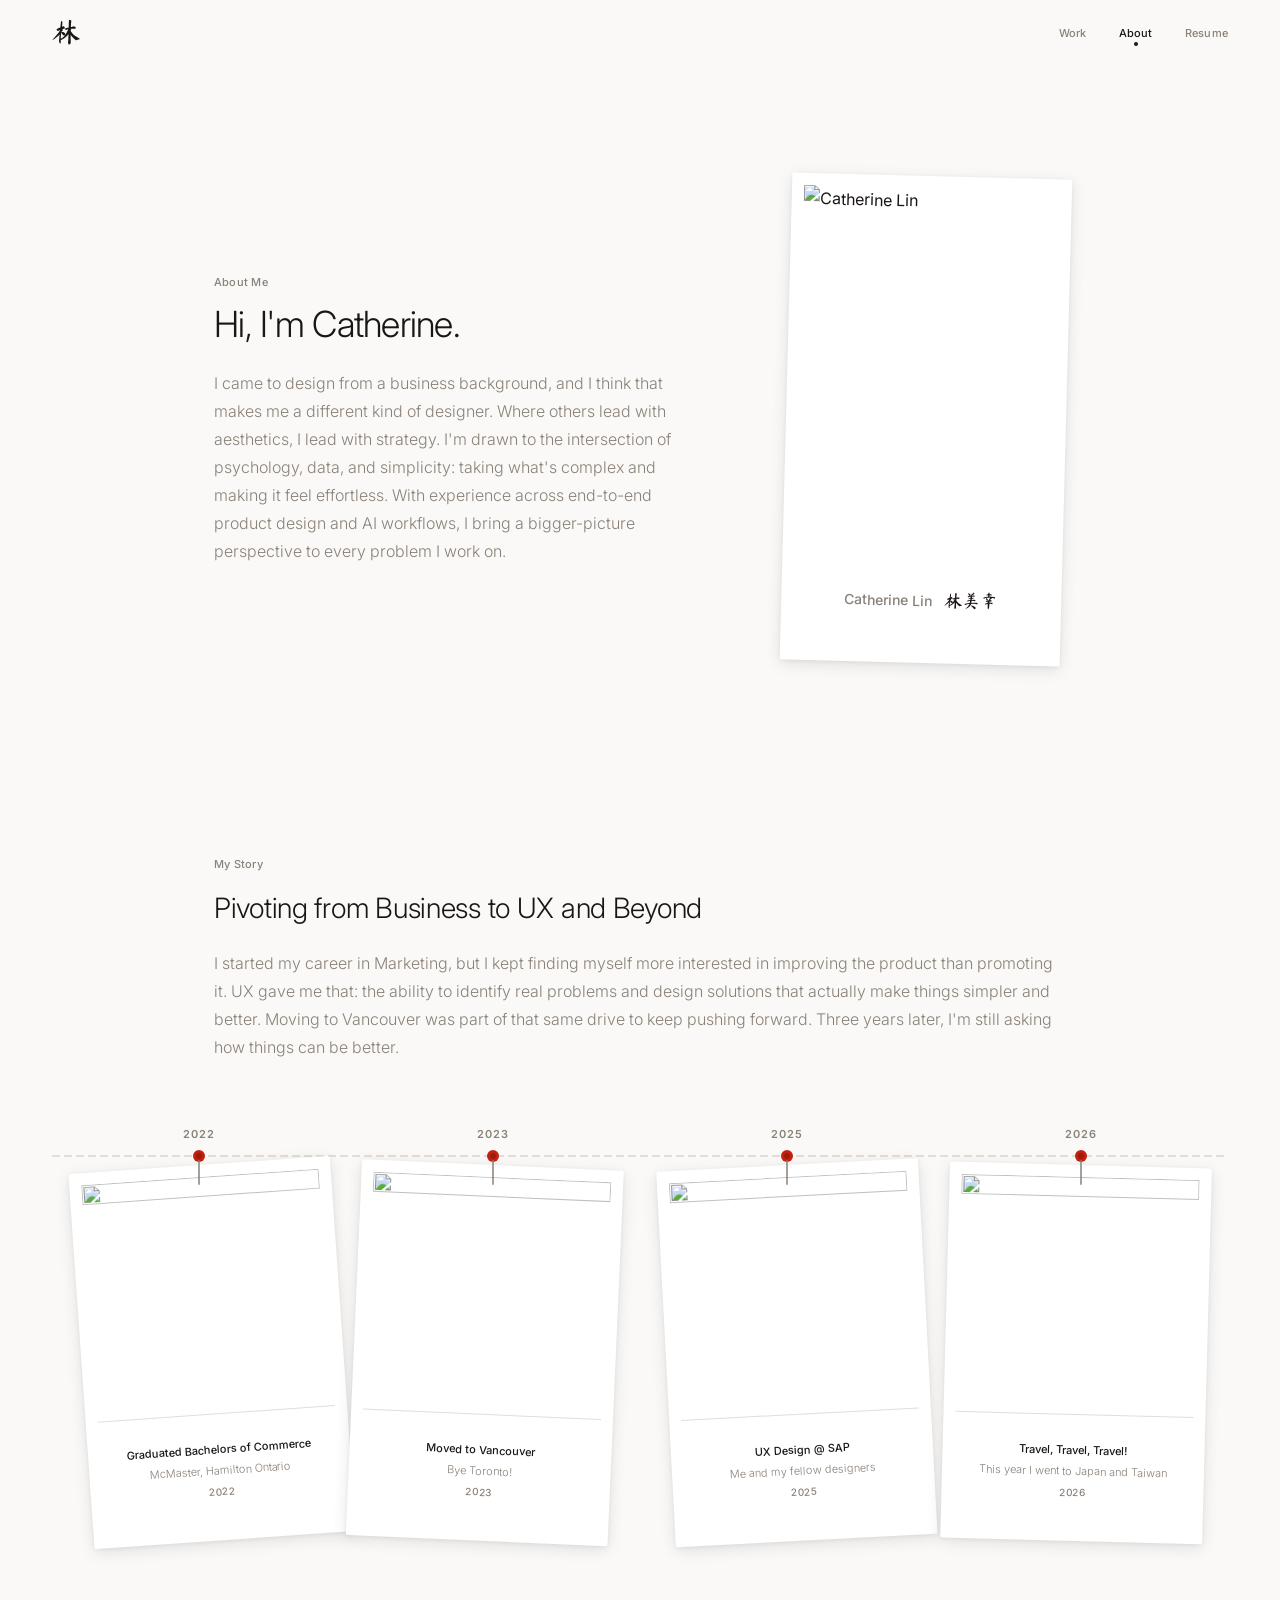
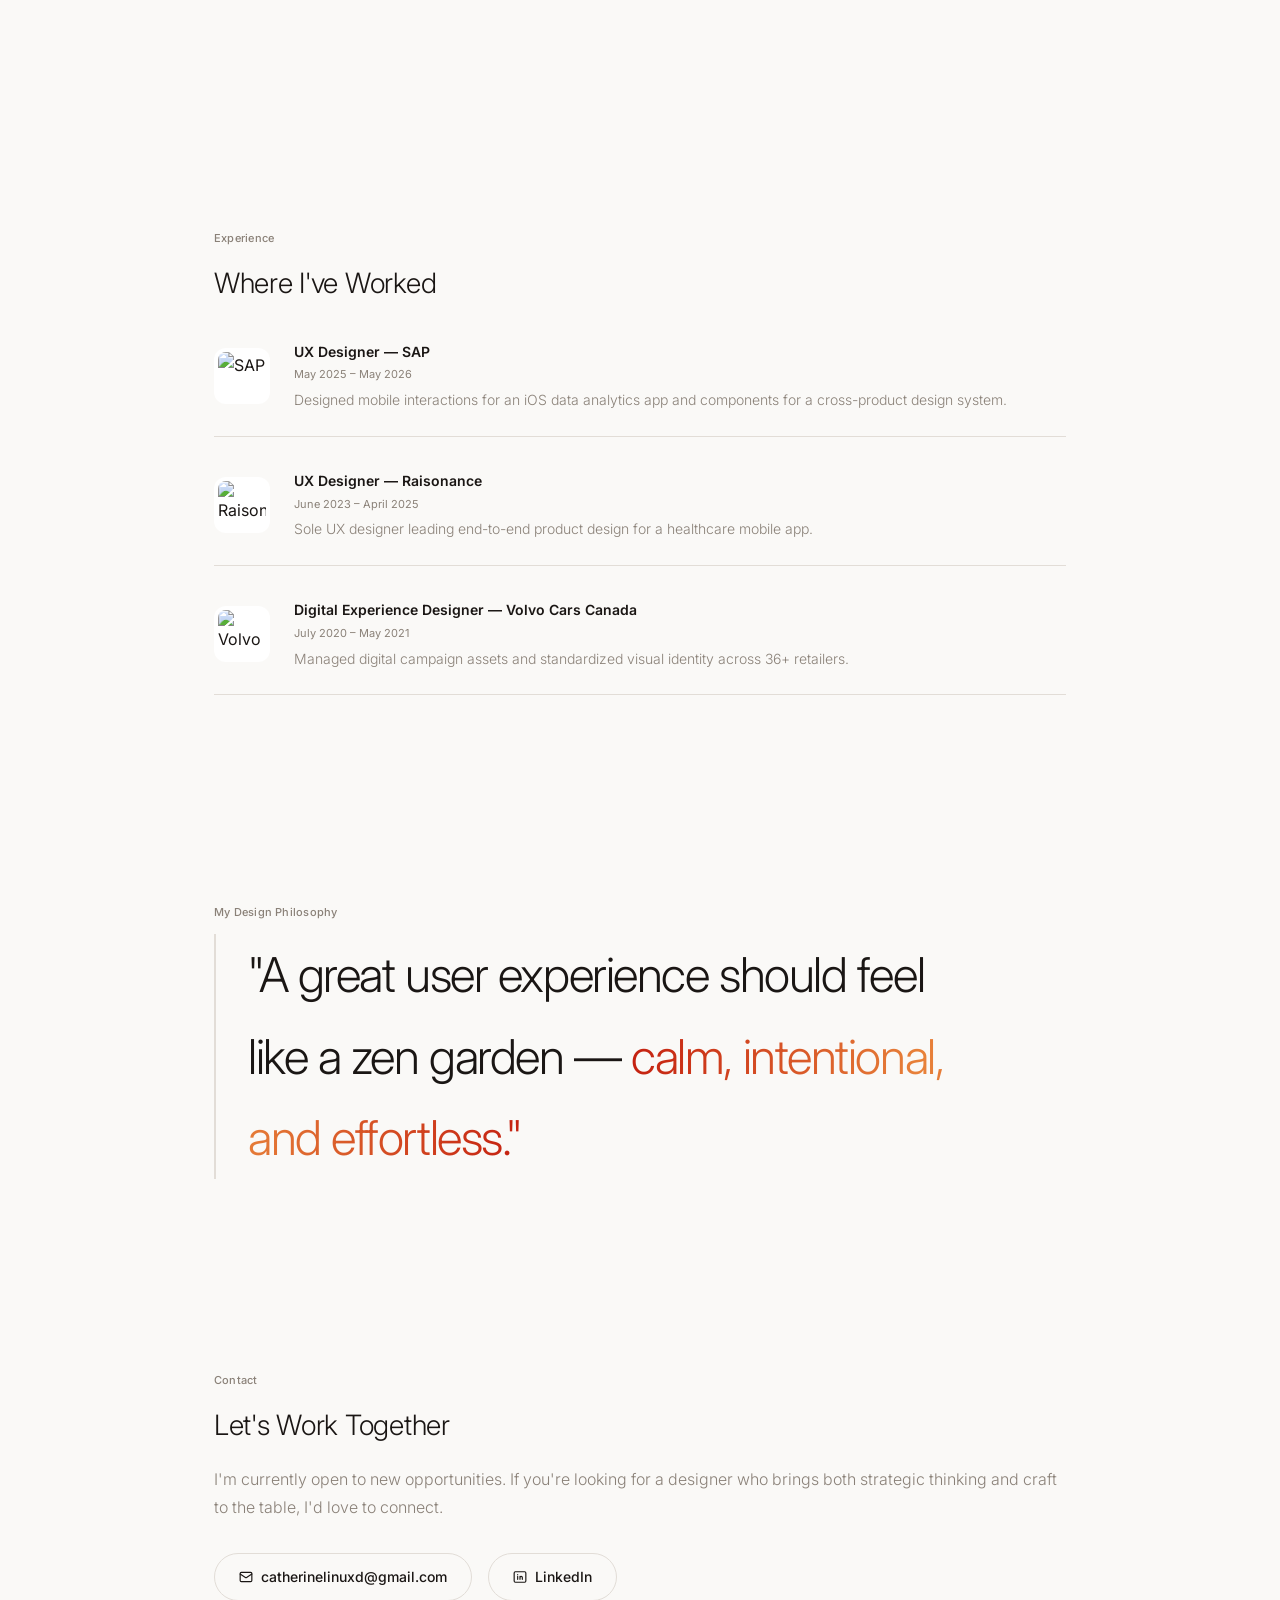
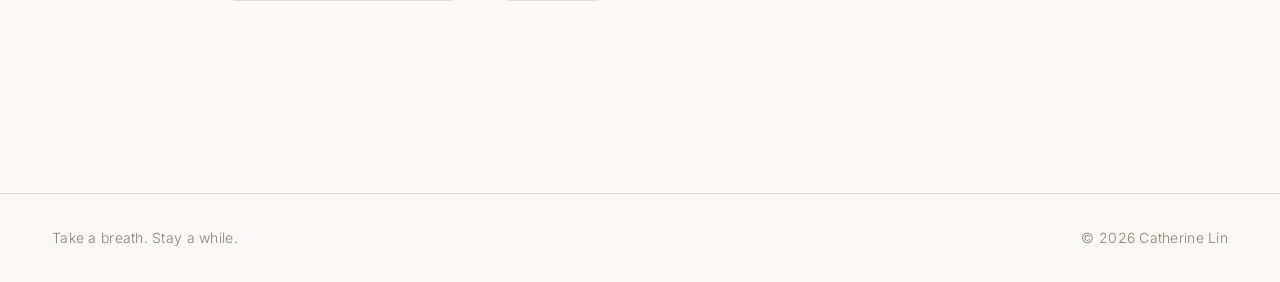
==== about.html @ 61cc6d12 "Initial commit" ====
<!DOCTYPE html>
<html lang="en">
<head>
  <meta charset="UTF-8" />
  <meta name="viewport" content="width=device-width, initial-scale=1.0" />
  <meta name="description" content="About Catherine Lin — UX Designer & Product Thinker" />
  <title>About — Catherine Lin</title>
  <link rel="icon" type="image/svg+xml" href="images/favicon-lin.svg" />
  <link rel="stylesheet" href="styles.css" />
  <link rel="preconnect" href="https://fonts.googleapis.com" />
  <link rel="preconnect" href="https://fonts.gstatic.com" crossorigin />
  <link href="https://fonts.googleapis.com/css2?family=Inter:ital,wght@0,300;0,400;0,500;0,600;1,300&family=Ma+Shan+Zheng&family=Instrument+Serif:ital@1&display=swap" rel="stylesheet" />
  <style>
    /* ── Timeline — Polaroid string ── */
    .timeline {
      position: relative;
      display: grid;
      grid-template-columns: repeat(4, 1fr);
      gap: var(--space-8);
      padding: var(--space-16) var(--space-4) var(--space-24);
    }

    /* The connecting line */
    .timeline::before {
      content: '';
      position: absolute;
      top: calc(var(--space-16) + 30px);
      left: 0;
      right: 0;
      height: 2px;
      background: repeating-linear-gradient(90deg, var(--clr-border) 0px, var(--clr-border) 8px, transparent 8px, transparent 12px);
      border-radius: 2px;
      pointer-events: none;
    }

    .timeline__item {
      flex-shrink: 0;
      position: relative;
      cursor: default;
      padding-top: 40px;
    }

    /* Push pin — sits on the line */
    .timeline__item::before {
      content: '';
      position: absolute;
      top: 24px;
      left: 50%;
      transform: translateX(-50%);
      width: 20px;
      height: 36px;
      background-image: url("data:image/svg+xml,%3Csvg xmlns='http://www.w3.org/2000/svg' viewBox='0 0 20 36'%3E%3Ccircle cx='10' cy='7' r='6' fill='%23c42010'/%3E%3Ccircle cx='10' cy='7' r='3' fill='%23a01a0c'/%3E%3Crect x='9.25' y='11' width='1.5' height='25' rx='0.75' fill='%238a8178'/%3E%3C/svg%3E");
      background-size: contain;
      background-repeat: no-repeat;
      z-index: 2;
    }

    /* Year label — floated above the line */
    .timeline__year {
      display: block;
      text-align: center;
      font-size: var(--text-xs);
      font-weight: 600;
      letter-spacing: 0.08em;
      color: var(--clr-text-muted);
      position: absolute;
      top: 0;
      left: 0;
      right: 0;
    }

    .timeline__polaroid {
      width: 100%;
      background: #fff;
      padding: 12px 12px 40px;
      box-shadow: 0 4px 16px rgba(0,0,0,0.10), 0 1px 4px rgba(0,0,0,0.06);
      border-radius: 2px;
      transition: transform 360ms cubic-bezier(0.16,1,0.3,1),
                  box-shadow 360ms cubic-bezier(0.16,1,0.3,1);
      transform-origin: top center;
      user-select: none;
    }

    .timeline__item:nth-child(1) .timeline__polaroid { transform: rotate(-4deg); }
    .timeline__item:nth-child(2) .timeline__polaroid { transform: rotate(2.5deg); }
    .timeline__item:nth-child(3) .timeline__polaroid { transform: rotate(-3deg); }
    .timeline__item:nth-child(4) .timeline__polaroid { transform: rotate(1.5deg); }

    .timeline__item:hover .timeline__polaroid {
      transform: rotate(0deg) translateY(-12px) scale(1.04);
      box-shadow: 0 16px 40px rgba(0,0,0,0.16), 0 4px 12px rgba(0,0,0,0.08);
      z-index: 10;
    }

    .timeline__photo {
      width: 100%;
      aspect-ratio: 1 / 1;
      object-fit: cover;
      display: block;
      background: transparent; border: none; border-bottom: 1px solid var(--clr-border); margin-bottom: var(--space-4);
    }

    .timeline__photo-placeholder {
      width: 100%;
      aspect-ratio: 1 / 1;
      background: linear-gradient(135deg, var(--clr-surface) 0%, var(--clr-border) 100%);
      display: flex;
      align-items: center;
      justify-content: center;
    }

    .timeline__photo-placeholder svg {
      width: 48px;
      height: 48px;
      opacity: 0.35;
    }

    .timeline__caption {
      padding-top: 10px;
      text-align: center;
    }

    .timeline__caption-role {
      display: block;
      font-size: var(--text-xs);
      font-weight: 500;
      color: var(--clr-text);
      margin-bottom: 2px;
    }

    .timeline__caption-company {
      display: block;
      font-size: var(--text-xs);
      font-weight: 300;
      color: var(--clr-text-muted);
    }

    .timeline__caption-date {
      display: block;
      font-size: 10px;
      font-weight: 500;
      letter-spacing: 0.06em;
      color: var(--clr-text-muted);
      margin-top: 4px;
    }

    /* Expanded detail panel below the string */
    .timeline__detail {
      position: absolute;
      top: calc(100% + var(--space-6));
      left: 50%;
      transform: translateX(-50%);
      width: 280px;
      background: var(--clr-bg);
      border: 1px solid var(--clr-border);
      border-radius: 12px;
      padding: var(--space-4);
      opacity: 0;
      pointer-events: none;
      transition: opacity var(--t-base) var(--ease), transform var(--t-base) var(--ease);
      transform: translateX(-50%) translateY(8px);
      z-index: 20;
    }

    .timeline__item:hover .timeline__detail {
      opacity: 1;
      pointer-events: auto;
      transform: translateX(-50%) translateY(0);
    }

    .timeline__detail p {
      font-size: var(--text-xs);
      font-weight: 300;
      color: var(--clr-text-muted);
      line-height: 1.7;
      margin-bottom: 0;
    }

    .timeline__tags {
      display: flex;
      flex-wrap: wrap;
      gap: var(--space-2);
      list-style: none;
    }

    .timeline__tags li {
      font-size: 10px;
      font-weight: 500;
      color: var(--clr-text-muted);
      padding: 2px 8px;
      border: 1px solid var(--clr-border);
      border-radius: 999px;
    }

    /* Animated panel height */
    .timeline__panel[data-animating] {
      display: block !important;
      overflow: hidden;
    }

    /* ── Koi divider ── */
    .koi-divider {
      display: flex;
      align-items: center;
      gap: var(--space-4);
      margin: 0 auto;
      max-width: 900px;
      padding-inline: var(--space-6);
      opacity: 0.4;
    }

    .koi-divider::before,
    .koi-divider::after {
      content: '';
      flex: 1;
      height: 1px;
      background: var(--clr-border);
    }

    /* ── Narrow centered layout for about page ── */
    .about-container {
      width: 100%;
      max-width: 900px;
      margin-inline: auto;
      padding-inline: var(--space-6);
    }
    .values {
      display: grid;
      grid-template-columns: repeat(3, 1fr);
      gap: var(--space-12);
    }

    .value {
      display: flex;
      flex-direction: column;
      gap: var(--space-3);
    }

    .value__icon {
      width: 32px;
      height: 32px;
      margin-bottom: var(--space-2);
    }

    .value__icon svg {
      width: 100%;
      height: 100%;
      overflow: visible;
    }

    /* Value 01 — typing dots bounce, then pause */
    .typing-dot-1 { animation: typingBounce 3s ease-in-out infinite; }
    .typing-dot-2 { animation: typingBounce 3s ease-in-out 0.15s infinite; }
    .typing-dot-3 { animation: typingBounce 3s ease-in-out 0.3s infinite; }

    @keyframes typingBounce {
      0%, 55%, 100% { transform: translateY(0);    opacity: 1; }
      10%            { transform: translateY(-3px); opacity: 1; }
      20%            { transform: translateY(0);    opacity: 1; }
      /* pause 55%–100% = stopped typing */
      60%, 95%       { opacity: 0.25; }
    }

    /* Value 02 — cursor drifts */
    .value-shape-2 {
      animation: cursorDrift 3.5s ease-in-out infinite;
      transform-origin: 8px 6px;
    }

    @keyframes cursorDrift {
      0%, 100% { transform: translate(0, 0); }
      50%       { transform: translate(5px, 3px); }
    }

    /* Value 03 — venn circles breathe apart and together */
    .value-shape-3a {
      animation: vennLeft 5s ease-in-out infinite;
      transform-origin: 12px 16px;
    }

    .value-shape-3b {
      animation: vennRight 5s ease-in-out infinite;
      transform-origin: 20px 16px;
    }

    @keyframes vennLeft {
      0%, 100% { transform: translateX(0); }
      50%       { transform: translateX(-6px); }
    }

    @keyframes vennRight {
      0%, 100% { transform: translateX(0); }
      50%       { transform: translateX(6px); }
    }

    .value__number {
      font-size: var(--text-xs);
      font-weight: 500;
      letter-spacing: 0.08em;
      color: var(--clr-border);
    }

    .value__title {
      font-size: var(--text-xl);
      font-weight: 400;
      color: var(--clr-text);
      letter-spacing: -0.01em;
      line-height: 1.3;
    }

    .value__desc {
      font-size: var(--text-sm);
      font-weight: 300;
      color: var(--clr-text-muted);
      line-height: 1.75;
    }

    @media (max-width: 768px) {
      .values { grid-template-columns: 1fr; gap: var(--space-8); }
      .section__header[style*="grid"] { grid-template-columns: 1fr !important; }
    }
    .container--split {
      grid-template-columns: 200px 1fr 1fr;
    }

    .about__photo-col {
      display: flex;
      flex-direction: column;
      align-items: center;
      gap: var(--space-2);
    }

    .about__photo-wrap {
      width: 160px;
      height: 160px;
      border-radius: 50%;
      overflow: hidden;
      border: 3px solid var(--clr-border);
      background: transparent; border: none; border-bottom: 1px solid var(--clr-border); margin-bottom: var(--space-4);
      display: flex;
      align-items: center;
      justify-content: center;
      margin-bottom: var(--space-2);
    }

    .about__photo {
      width: 100%;
      height: 100%;
      object-fit: cover;
      display: block;
    }

    .about__photo-placeholder {
      width: 100%;
      height: 100%;
      display: flex;
      align-items: center;
      justify-content: center;
    }

    .about__photo-placeholder svg {
      width: 80px;
      height: 80px;
    }

    .about__photo-name {
      font-size: var(--text-sm);
      font-weight: 500;
      color: var(--clr-text);
      text-align: center;
    }

    .about__photo-title {
      font-size: var(--text-xs);
      font-weight: 300;
      color: var(--clr-text-muted);
      text-align: center;
    }


      .container--split {
        grid-template-columns: 1fr !important;
      }
      .about__photo-col {
        flex-direction: row;
        align-items: center;
        gap: var(--space-4);
      }
      .about__photo-wrap {
        flex-shrink: 0;
        width: 80px;
        height: 80px;
        margin-bottom: 0;
      }
      .about__photo-name, .about__photo-title {
        text-align: left;
      }
    }
  </style>
</head>
<body>

  <nav class="nav" aria-label="Primary">
    <a href="index.html" class="nav__logo" aria-label="CL — Home" style="font-family: 'Ma Shan Zheng', serif; font-size: 1.75rem; text-decoration: none; color: var(--clr-text);">林</a>
    <button class="nav__toggle" aria-label="Toggle menu" aria-expanded="false">
      <span></span><span></span>
    </button>
    <ul class="nav__links" role="list">
      <li><a href="index.html#work">Work</a></li>
      <li><a href="about.html" aria-current="page">About</a></li>
      <li><a href="https://drive.google.com/file/d/1N8Trjoo7WWR7c0rMHwUJrrGUKLO5-BjP/view?usp=sharing" target="_blank" rel="noopener">Resume</a></li>
    </ul>
  </nav>

  <main>

    <!-- ── 1. Who I Am ── -->
    <section style="padding-top: calc(var(--space-24) + 80px); padding-bottom: var(--space-24);">
      <div class="about-container">
        <div style="display: grid; grid-template-columns: 1fr 280px; gap: var(--space-24); align-items: center;">
          <header class="section__header" style="margin-bottom: 0;">
            <span class="label">About Me</span>
            <h2 style="margin-top: var(--space-3); font-family: var(--font); font-weight: 300;">Hi, I'm Catherine.</h2>
            <p class="section__desc" style="margin-top: var(--space-6);">I came to design from a business background, and I think that makes me a different kind of designer. Where others lead with aesthetics, I lead with strategy. I'm drawn to the intersection of psychology, data, and simplicity: taking what's complex and making it feel effortless. With experience across end-to-end product design and AI workflows, I bring a bigger-picture perspective to every problem I work on.</p>
          </header>
          <div class="about-polaroid" style="position: relative; overflow: visible;">
            <div class="about-polaroid__tags" style="position: absolute; top: -18px; left: 0; right: 0; display: flex; flex-wrap: wrap; justify-content: center; gap: 6px; opacity: 0; transform: translateY(6px); transition: opacity 0.3s ease, transform 0.3s ease; pointer-events: none; z-index: 10;">
              <span style="font-size: var(--text-xs); font-weight: 500; color: var(--clr-text-muted); padding: 4px 12px; border: 1px solid var(--clr-border); border-radius: 999px; background: var(--clr-bg);">🧠 INFJ</span>
              <span style="font-size: var(--text-xs); font-weight: 500; color: var(--clr-text-muted); padding: 4px 12px; border: 1px solid var(--clr-border); border-radius: 999px; background: var(--clr-bg);">🐱 Cat Lover</span>
              <span style="font-size: var(--text-xs); font-weight: 500; color: var(--clr-text-muted); padding: 4px 12px; border: 1px solid var(--clr-border); border-radius: 999px; background: var(--clr-bg);">📱 Mobile UI</span>
              <span style="font-size: var(--text-xs); font-weight: 500; color: var(--clr-text-muted); padding: 4px 12px; border: 1px solid var(--clr-border); border-radius: 999px; background: var(--clr-bg);">🚀 Entrepreneurship</span>
              <span style="font-size: var(--text-xs); font-weight: 500; color: var(--clr-text-muted); padding: 4px 12px; border: 1px solid var(--clr-border); border-radius: 999px; background: var(--clr-bg);">🐟 Pisces</span>
            </div>
            <div style="background: #fff; padding: 12px 12px 48px; box-shadow: 0 4px 16px rgba(0,0,0,0.10), 0 1px 4px rgba(0,0,0,0.06); transform: rotate(1.5deg); transition: transform 360ms cubic-bezier(0.16,1,0.3,1), box-shadow 360ms cubic-bezier(0.16,1,0.3,1);" class="about-polaroid__frame">
              <img src="images/About Me Pic.jpg" alt="Catherine Lin" style="width: 100%; aspect-ratio: 2 / 3; object-fit: cover; object-position: center top; display: block;">
              <p style="font-size: var(--text-sm); color: var(--clr-text-muted); font-weight: 500; margin-top: var(--space-3); text-align: center;">Catherine Lin <span style="font-family: 'Ma Shan Zheng', serif; font-size: var(--text-lg); color: var(--clr-text); margin-left: var(--space-2);">林美幸</span></p>
            </div>
          </div>
          </div>
        </div>
      </div>
    </section>

    <!-- ── 3. My Story ── -->
    <section class="section" style="padding-bottom: var(--space-24);">
      <div class="about-container">
        <span class="label">My Story</span>
        <h3 style="font-size: clamp(var(--text-xl), 2.5vw, var(--text-2xl)); font-weight: 300; letter-spacing: -0.01em; margin-top: var(--space-3); margin-bottom: var(--space-4);">Pivoting from Business to UX and Beyond</h3>
        <p class="section__desc" style="margin-bottom: var(--space-10);">I started my career in Marketing, but I kept finding myself more interested in improving the product than promoting it. UX gave me that: the ability to identify real problems and design solutions that actually make things simpler and better. Moving to Vancouver was part of that same drive to keep pushing forward. Three years later, I'm still asking how things can be better.</p>
      </div>
      <div class="container">
        <div class="timeline">

          <div class="timeline__item">
            <span class="timeline__year">2022</span>
            <div class="timeline__polaroid">
              <img src="images/Polariod Pics/Polariod 1.png" alt="" class="timeline__photo">
              <div class="timeline__caption">
                <span class="timeline__caption-role">Graduated Bachelors of Commerce</span>
                <span class="timeline__caption-company">McMaster, Hamilton Ontario</span>
                <span class="timeline__caption-date">2022</span>
              </div>
            </div>
            <div class="timeline__detail">
              <p>With a passion for innovation and entrepreneurship, I completed my B.Comm at McMaster with an internship at Volvo Cars Canada, leading a team of 40+ students in a national business competition along the way.</p>
            </div>
          </div>

          <div class="timeline__item">
            <span class="timeline__year">2023</span>
            <div class="timeline__polaroid">
              <img src="images/Polariod Pics/Polaroid 2.png" alt="" class="timeline__photo">
              <div class="timeline__caption">
                <span class="timeline__caption-role">Moved to Vancouver</span>
                <span class="timeline__caption-company">Bye Toronto!</span>
                <span class="timeline__caption-date">2023</span>
              </div>
            </div>
            <div class="timeline__detail">
              <p>I love to challenge myself to get out of my comfort zone. After graduation, I moved to Vancouver to try out life on the West Coast! Three years later, I am still in awe of the beautiful water and mountains every time I go outside.</p>
            </div>
          </div>

          <div class="timeline__item">
            <span class="timeline__year">2025</span>
            <div class="timeline__polaroid">
              <img src="images/Polariod Pics/Polariod 3.png" alt="" class="timeline__photo">
              <div class="timeline__caption">
                <span class="timeline__caption-role">UX Design @ SAP</span>
                <span class="timeline__caption-company">Me and my fellow designers</span>
                <span class="timeline__caption-date">2025</span>
              </div>
            </div>
            <div class="timeline__detail">
              <p>After studying UX design at BCIT, I had the amazing opportunity to work at SAP on the Data & Analytics team. I learned so much about product design and worked with incredible collaborators to create intuitive ways to visualize data on mobile.</p>
            </div>
          </div>

          <div class="timeline__item">
            <span class="timeline__year">2026</span>
            <div class="timeline__polaroid">
              <img src="images/Polariod Pics/Polariod 4.png" alt="" class="timeline__photo">
              <div class="timeline__caption">
                <span class="timeline__caption-role">Travel, Travel, Travel!</span>
                <span class="timeline__caption-company">This year I went to Japan and Taiwan</span>
                <span class="timeline__caption-date">2026</span>
              </div>
            </div>
            <div class="timeline__detail">
              <p>Travel has a special place in my heart. Most recently, I traveled to Japan and Taiwan. What I love the most about traveling is feeling transported to an entirely different world: new food, cultures, and ways of life.</p>
            </div>
          </div>

        </div>
      </div>
      </div>
    </section>

    <!-- ── 2. Where I've Worked ── -->
    <section class="section" style="padding-bottom: var(--space-24);">
      <div class="about-container">
        <span class="label">Experience</span>
        <h3 style="font-size: clamp(var(--text-xl), 2.5vw, var(--text-2xl)); font-weight: 300; letter-spacing: -0.01em; margin-top: var(--space-3); margin-bottom: var(--space-8);">Where I've Worked</h3>
        <div style="display: flex; flex-direction: column; gap: var(--space-4);">

          <!-- SAP -->
          <div style="display: grid; grid-template-columns: 56px 1fr; gap: var(--space-6); align-items: center; padding: var(--space-1) var(--space-8) 0; background: transparent; border: none; border-bottom: 1px solid var(--clr-border); margin-bottom: var(--space-4); padding-bottom: var(--space-6); border-radius: 0;">
            <!-- Replace with logo: <img src="images/logo-sap.png" style="width:56px;height:56px;border-radius:12px;object-fit:contain;"> -->
            <img src="images/SAP_Logo.png" style="width:56px;height:56px;border-radius:12px;object-fit:contain;background:#fff;padding:4px;" alt="SAP">
            <div>
              <p style="font-size: var(--text-sm); font-weight: 600; color: var(--clr-text); margin-bottom: 2px;">UX Designer — SAP</p>
              <p style="font-size: var(--text-xs); font-weight: 400; color: var(--clr-text-muted); margin-bottom: 4px;">May 2025 – May 2026</p>
              <p style="font-size: var(--text-sm); font-weight: 300; color: var(--clr-text-muted);">Designed mobile interactions for an iOS data analytics app and components for a cross-product design system.</p>
            </div>
          </div>

          <!-- Raisonance -->
          <div style="display: grid; grid-template-columns: 56px 1fr; gap: var(--space-6); align-items: center; padding: var(--space-1) var(--space-8) 0; background: transparent; border: none; border-bottom: 1px solid var(--clr-border); margin-bottom: var(--space-4); padding-bottom: var(--space-6); border-radius: 0;">
            <!-- Replace with logo: <img src="images/logo-raisonance.png" style="width:56px;height:56px;border-radius:12px;object-fit:contain;"> -->
            <img src="images/raisonance_group_logo.jpeg" style="width:56px;height:56px;border-radius:12px;object-fit:contain;background:#fff;padding:4px;" alt="Raisonance">
            <div>
              <p style="font-size: var(--text-sm); font-weight: 600; color: var(--clr-text); margin-bottom: 2px;">UX Designer — Raisonance</p>
              <p style="font-size: var(--text-xs); font-weight: 400; color: var(--clr-text-muted); margin-bottom: 4px;">June 2023 – April 2025</p>
              <p style="font-size: var(--text-sm); font-weight: 300; color: var(--clr-text-muted);">Sole UX designer leading end-to-end product design for a healthcare mobile app.</p>
            </div>
          </div>

          <!-- Volvo -->
          <div style="display: grid; grid-template-columns: 56px 1fr; gap: var(--space-6); align-items: center; padding: var(--space-1) var(--space-8) 0; background: transparent; border: none; border-bottom: 1px solid var(--clr-border); margin-bottom: var(--space-4); padding-bottom: var(--space-6); border-radius: 0;">
            <!-- Replace with logo: <img src="images/logo-volvo.png" style="width:56px;height:56px;border-radius:12px;object-fit:contain;"> -->
            <img src="images/volvo_logo.png" style="width:56px;height:56px;border-radius:12px;object-fit:contain;background:#fff;padding:4px;" alt="Volvo Cars Canada">
            <div>
              <p style="font-size: var(--text-sm); font-weight: 600; color: var(--clr-text); margin-bottom: 2px;">Digital Experience Designer — Volvo Cars Canada</p>
              <p style="font-size: var(--text-xs); font-weight: 400; color: var(--clr-text-muted); margin-bottom: 4px;">July 2020 – May 2021</p>
              <p style="font-size: var(--text-sm); font-weight: 300; color: var(--clr-text-muted);">Managed digital campaign assets and standardized visual identity across 36+ retailers.</p>
            </div>
          </div>

        </div>
      </div>
    </section>

    <!-- ── 5. Design Philosophy ── -->
    <section class="section" style="padding-bottom: var(--space-24);">
      <div class="about-container">
        <span class="label">My Design Philosophy</span>
        <div style="border-left: 2px solid var(--clr-border); padding-left: var(--space-8); margin-top: var(--space-3);">
          <h2 style="font-size: clamp(var(--text-3xl), 4vw, var(--text-4xl)); font-family: var(--font); font-weight: 300; letter-spacing: -0.03em; max-width: 700px;">"A great user experience should feel like a zen garden — <span style="background: linear-gradient(95deg, #c42010 0%, #e8823a 50%, #c42010 100%); -webkit-background-clip: text; -webkit-text-fill-color: transparent; background-clip: text;">calm, intentional, and effortless."</span> <img src="images/koi_fish_colour.webp" alt="" aria-hidden="true" style="display: inline-block; height: 1.1em; width: auto; vertical-align: middle;"></h2>
        </div>
      </div>
    </section>

    <!-- ── 6. Let's Connect ── -->
    <section class="section" style="padding-bottom: calc(var(--space-24) * 2);">
      <div class="about-container">
        <span class="label">Contact</span>
        <h3 style="font-size: clamp(var(--text-xl), 2.5vw, var(--text-2xl)); font-weight: 300; letter-spacing: -0.01em; margin-top: var(--space-3); margin-bottom: var(--space-4);">Let's Work Together</h3>
        <p class="section__desc" style="margin-bottom: var(--space-8);">I'm currently open to new opportunities. If you're looking for a designer who brings both strategic thinking and craft to the table, I'd love to connect.</p>
        <div style="display: flex; gap: var(--space-4); flex-wrap: wrap;">
          <a href="mailto:catherinelinuxd@gmail.com" style="display: inline-flex; align-items: center; gap: var(--space-2); font-size: var(--text-sm); font-weight: 500; color: var(--clr-text); text-decoration: none; padding: 11px var(--space-6); border: 1px solid var(--clr-border); border-radius: 999px;">
            <svg width="14" height="14" viewBox="0 0 24 24" fill="none" stroke="currentColor" stroke-width="2" stroke-linecap="round" stroke-linejoin="round" aria-hidden="true"><rect x="2" y="4" width="20" height="16" rx="2"/><path d="m22 7-8.97 5.7a1.94 1.94 0 0 1-2.06 0L2 7"/></svg>
            catherinelinuxd@gmail.com
          </a>
          <a href="https://www.linkedin.com/in/catherine-lin12/" target="_blank" rel="noopener" style="display: inline-flex; align-items: center; gap: var(--space-2); font-size: var(--text-sm); font-weight: 500; color: var(--clr-text); text-decoration: none; padding: 11px var(--space-6); border: 1px solid var(--clr-border); border-radius: 999px;">
            <svg width="14" height="14" viewBox="0 0 24 24" fill="none" stroke="currentColor" stroke-width="2" stroke-linecap="round" stroke-linejoin="round" aria-hidden="true"><rect x="2" y="3" width="20" height="18" rx="2"/><path d="M8 11v5M8 8v.01M12 16v-5M16 16v-3a2 2 0 0 0-4 0"/></svg>
            LinkedIn
          </a>
        </div>
      </div>
    </section>

  </main>

  <footer class="footer">
    <div class="container footer__inner">
      <p style="font-size: var(--text-sm); font-weight: 300; color: var(--clr-text-muted);">Take a breath. Stay a while.</p>
      <p>&copy; 2026 Catherine Lin</p>
    </div>
  </footer>

  <script src="script.js"></script>
  <script>
    const polaroid = document.querySelector('.about-polaroid');
    const tags = polaroid && polaroid.querySelector('.about-polaroid__tags');
    const frame = polaroid && polaroid.querySelector('.about-polaroid__frame');
    if (polaroid && tags) {
      polaroid.addEventListener('mouseenter', () => {
        tags.style.opacity = '1';
        tags.style.transform = 'translateY(0)';
        if (frame) {
          frame.style.transform = 'rotate(0deg) translateY(-12px) scale(1.04)';
          frame.style.boxShadow = '0 16px 40px rgba(0,0,0,0.16), 0 4px 12px rgba(0,0,0,0.08)';
        }
      });
      polaroid.addEventListener('mouseleave', () => {
        tags.style.opacity = '0';
        tags.style.transform = 'translateY(6px)';
        if (frame) {
          frame.style.transform = 'rotate(1.5deg)';
          frame.style.boxShadow = '0 4px 16px rgba(0,0,0,0.10), 0 1px 4px rgba(0,0,0,0.06)';
        }
      });
    }
  </script>
</body>
</html>
---- styles.css ----
/* ─────────────────────────────────────────────────────────
   Tokens
   ───────────────────────────────────────────────────────── */
:root {
  --clr-bg:           #faf9f7;
  --clr-surface:      #f2f0ec;
  --clr-text:         #1a1614;
  --clr-text-muted:   #8a8178;
  --clr-accent:       #1a1614;
  --clr-border:       #e2ddd7;

  --font: 'Inter', system-ui, sans-serif;

  --text-xs:   0.6875rem;
  --text-sm:   0.875rem;
  --text-base: 1rem;
  --text-lg:   1.125rem;
  --text-xl:   1.375rem;
  --text-2xl:  1.75rem;
  --text-3xl:  2.25rem;
  --text-4xl:  3rem;
  --text-5xl:  4rem;

  --space-2:  0.5rem;
  --space-3:  0.75rem;
  --space-4:  1rem;
  --space-6:  1.5rem;
  --space-8:  2rem;
  --space-12: 3rem;
  --space-16: 4rem;
  --space-20: 5rem;
  --space-24: 6rem;

  --container-max:    1200px;
  --container-narrow: 660px;

  --ease: cubic-bezier(0.16, 1, 0.3, 1);
  --t-fast: 140ms;
  --t-base: 220ms;
  --t-slow: 380ms;
}

/* ─────────────────────────────────────────────────────────
   Reset
   ───────────────────────────────────────────────────────── */
*, *::before, *::after { box-sizing: border-box; margin: 0; padding: 0; }
html { scroll-behavior: smooth; -webkit-text-size-adjust: 100%; }

body {
  font-family: var(--font);
  font-size: var(--text-base);
  line-height: 1.7;
  color: var(--clr-text);
  background: var(--clr-bg);
  -webkit-font-smoothing: antialiased;
}

img, svg { display: block; max-width: 100%; }
a { color: inherit; text-decoration: none; }
ul, ol { list-style: none; }
h2 { font-family: 'Inter', sans-serif; }
button { cursor: pointer; background: none; border: none; font: inherit; }

:focus-visible { outline: 1.5px solid var(--clr-text); outline-offset: 3px; }
:focus:not(:focus-visible) { outline: none; }

/* ─────────────────────────────────────────────────────────
   Layout
   ───────────────────────────────────────────────────────── */
.container {
  width: 100%;
  max-width: var(--container-max);
  margin-inline: auto;
  padding-inline: var(--space-3);
}

.container--narrow { max-width: var(--container-narrow); }

.container--split {
  display: grid;
  grid-template-columns: 1fr 1fr;
  gap: var(--space-16);
  align-items: start;
}

@media (max-width: 768px) {
  .container--split { grid-template-columns: 1fr; gap: var(--space-12); }
}

/* ─────────────────────────────────────────────────────────
   Typography
   ───────────────────────────────────────────────────────── */
.label {
  display: block;
  font-size: var(--text-xs);
  font-weight: 500;
  letter-spacing: 0.02em;
  color: var(--clr-text-muted);
  margin-bottom: var(--space-3);
}

.section__header { margin-bottom: var(--space-16); }

.section__header h2 {
  font-size: clamp(var(--text-2xl), 3.5vw, var(--text-3xl));
  font-weight: 300;
  font-family: 'Inter', sans-serif;
  letter-spacing: -0.02em;
  line-height: 1.15;
}

.section__desc {
  margin-top: var(--space-4);
  font-size: var(--text-base);
  font-weight: 300;
  color: var(--clr-text-muted);
  line-height: 1.75;
}

/* ─────────────────────────────────────────────────────────
   Buttons
   ───────────────────────────────────────────────────────── */
.btn {
  display: inline-flex;
  align-items: center;
  gap: var(--space-2);
  padding: 0.65rem 1.5rem;
  font-size: var(--text-xs);
  font-weight: 500;
  letter-spacing: 0.02em;
  border: 1px solid var(--clr-text);
  background: var(--clr-text);
  color: var(--clr-bg);
  border-radius: 999px;
  transition: background var(--t-fast), color var(--t-fast);
}

.btn:hover { background: #333; border-color: #333; }
.btn:active { background: #000; }

.btn--ghost {
  background: transparent;
  color: var(--clr-text);
}

.btn--ghost:hover { background: var(--clr-text); color: var(--clr-bg); }

.btn--full { width: 100%; justify-content: center; }

/* ─────────────────────────────────────────────────────────
   Navigation
   ───────────────────────────────────────────────────────── */
.nav {
  position: fixed;
  inset-block-start: 0;
  inset-inline: 0;
  z-index: 100;
  display: flex;
  align-items: center;
  justify-content: space-between;
  padding: var(--space-2) max(var(--space-3), calc((100% - var(--container-max)) / 2 + var(--space-3)));
  background: rgba(250,249,247,0.9);
  backdrop-filter: blur(12px);
  -webkit-backdrop-filter: blur(12px);
  border-bottom: 1px solid transparent;
  transition: border-color var(--t-base);
}

.nav.scrolled { border-bottom-color: var(--clr-border); }

.nav__logo {
  display: flex;
  align-items: flex-start;
}

.nav__logo-img {
  width: 100px;
  height: 100px;
  object-fit: contain;
  margin-left: -18px;
  transition: opacity var(--t-fast);
}

.nav__logo:hover .nav__logo-img { opacity: 0.6; }

.nav__links { display: flex; gap: var(--space-8); align-items: center; align-self: center; }

.nav__links a {
  font-size: var(--text-xs);
  font-weight: 500;
  letter-spacing: 0.02em;
  color: var(--clr-text-muted);
  transition: color var(--t-fast);
  position: relative;
  padding-bottom: 4px;
}

.nav__links a::after {
  content: '';
  position: absolute;
  bottom: -2px;
  left: 50%;
  transform: translateX(-50%);
  width: 4px;
  height: 4px;
  border-radius: 50%;
  background: var(--clr-text);
  opacity: 0;
  transition: opacity var(--t-fast);
}

.nav__links a[aria-current="page"]::after { opacity: 1; }
.nav__links a[aria-current="page"] { color: var(--clr-text); }

.nav__links a:hover { color: var(--clr-text); }

.nav__toggle { display: none; }

@media (max-width: 640px) {
  .nav__toggle {
    display: flex;
    flex-direction: column;
    gap: 5px;
    padding: var(--space-2);
  }
  .nav__toggle span {
    display: block;
    width: 20px;
    height: 1px;
    background: var(--clr-text);
    transition: transform var(--t-base);
  }
  .nav__toggle[aria-expanded="true"] span:first-child { transform: translateY(6px) rotate(45deg); }
  .nav__toggle[aria-expanded="true"] span:last-child  { transform: translateY(-6px) rotate(-45deg); }
  .nav__links {
    display: none;
    position: absolute;
    top: 100%;
    inset-inline: 0;
    flex-direction: column;
    gap: 0;
    background: var(--clr-bg);
    border-bottom: 1px solid var(--clr-border);
    padding: var(--space-4) var(--space-6);
  }
  .nav__links.open { display: flex; }
  .nav__links a {
    display: block;
    padding: var(--space-3) 0;
    border-bottom: 1px solid var(--clr-border);
  }
  .nav__links a:last-child { border-bottom: none; }
}

/* ─────────────────────────────────────────────────────────
   Koi canvas
   ───────────────────────────────────────────────────────── */
.koi-canvas {
  position: absolute;
  inset: 0;
  width: 100%;
  height: 100%;
  pointer-events: none;
  z-index: 0;
}

.hero .container { position: relative; z-index: 2; }

/* Changing word — typewriter */
.hero__changing-word {
  display: inline-block;
  background: linear-gradient(95deg, #c42010 0%, #e8823a 50%, #c42010 100%);
  background-size: 200% auto;
  -webkit-background-clip: text;
  -webkit-text-fill-color: transparent;
  background-clip: text;
  animation: wordShimmer 3.5s linear infinite;
  border-right: 2px solid #c42010;
}

.hero__changing-word.cursor-hidden {
  border-right-color: transparent;
}

@keyframes wordShimmer {
  0%   { background-position: 200% center; }
  100% { background-position:   0% center; }
}

/* ─────────────────────────────────────────────────────────
   Hero
   ───────────────────────────────────────────────────────── */
.hero {
  min-height: 100svh;
  display: flex;
  flex-direction: column;
  justify-content: center;
  padding-top: var(--space-12);
  padding-bottom: var(--space-12);
  position: relative;
  cursor: none;
}

.hero__cursor {
  position: fixed;
  pointer-events: none;
  z-index: 200;
  display: flex;
  align-items: center;
  gap: 8px;
  transform: translate(-4px, -4px);
  opacity: 0;
  transition: opacity 150ms ease;
}

.hero__cursor.visible { opacity: 1; }

.hero__cursor svg {
  width: 24px;
  height: 24px;
  filter: drop-shadow(0 1px 2px rgba(0,0,0,0.25));
}

.hero__cursor-tag {
  font-family: var(--font);
  font-size: var(--text-xs);
  font-weight: 500;
  letter-spacing: 0.04em;
  text-transform: none;
  color: #fff;
  background: var(--clr-text);
  padding: 4px 10px;
  border-radius: 999px;
  white-space: nowrap;
}

.hero__eyebrow {
  font-size: var(--text-xs);
  font-weight: 500;
  letter-spacing: 0.02em;
  color: var(--clr-text-muted);
  margin-bottom: var(--space-6);
}

.hero__name {
  font-size: var(--text-2xl);
  font-weight: 400;
  letter-spacing: -0.01em;
  color: var(--clr-text);
  margin-bottom: var(--space-6);
  margin-top: calc(-1 * var(--space-4));
}

.hero .container {
  text-align: left;
}

.hero__tagline-wrap {
  text-align: left;
}

.hero__name {
  font-size: var(--text-xl);
  font-weight: 300;
  letter-spacing: -0.01em;
  color: var(--clr-text);
  margin-bottom: var(--space-6);
}

.hero__bottom {
  position: relative;
  z-index: 2;
}




  position: fixed;
  top: -15vw;
  left: 50%;
  transform: translateX(-50%);
  width: 70vw;
  height: 70vw;
  border-radius: 50%;
  background: radial-gradient(circle, rgba(196, 32, 16, 0.12) 0%, rgba(232, 130, 58, 0.06) 50%, transparent 70%);
  pointer-events: none;
  z-index: 0;
  filter: blur(40px);
}

.hero__top, .hero__bottom {
  position: relative;
  z-index: 2;
}


  padding-top: var(--space-16);
  padding-inline: max(var(--space-3), calc((100% - var(--container-max)) / 2 + var(--space-3)));
  text-align: left;
}

.hero__watermark {
  font-family: 'Inter', sans-serif;
  font-weight: 300;
  font-size: 13vw;
  white-space: nowrap;
  overflow: hidden;
  color: var(--clr-text-muted);
  opacity: 0.1;
  line-height: 1;
  user-select: none;
  pointer-events: none;
  min-height: 1.1em;
}

.hero__role {
  font-size: var(--text-xs);
  font-weight: 500;
  letter-spacing: 0.1em;
  text-transform: uppercase;
  color: var(--clr-text-muted);
  margin-bottom: var(--space-3);
}

.hero__headline {
  font-size: clamp(var(--text-3xl), 6vw, var(--text-5xl));
  font-weight: 300;
  letter-spacing: -0.03em;
  line-height: 1.25;
  margin-bottom: var(--space-6);
  min-height: 2.5em;
}

.hero__headline em {
  font-style: italic;
  font-weight: 300;
}

.hero__sub {
  font-size: var(--text-base);
  font-weight: 300;
  color: var(--clr-text-muted);
  line-height: 1.6;
  margin-top: var(--space-4);
  white-space: nowrap;
}

.hero__scroll-hint {
  position: absolute;
  bottom: var(--space-8);
  left: var(--space-6);
}

.hero__scroll-line {
  width: 1px;
  height: 48px;
  background: var(--clr-border);
  animation: scrollPulse 2s ease-in-out infinite;
}

@keyframes scrollPulse {
  0%, 100% { opacity: 0.3; transform: scaleY(1); transform-origin: top; }
  50%       { opacity: 1;   transform: scaleY(0.5); transform-origin: top; }
}

/* ─────────────────────────────────────────────────────────
   Sections
   ───────────────────────────────────────────────────────── */
.section { padding-block: var(--space-24); }
.section--tinted { background: var(--clr-surface); }

/* ─────────────────────────────────────────────────────────
   Projects
   ───────────────────────────────────────────────────────── */
.projects {
  display: grid;
  grid-template-columns: repeat(2, 1fr);
  gap: var(--space-8);
}

.project__link {
  display: flex;
  flex-direction: column;
  gap: var(--space-4);
  transition: opacity var(--t-base), transform var(--t-base);
}

.project__link:hover {
  opacity: 0.9;
  transform: translateY(-4px);
}

.project__image-wrap { overflow: hidden; border-radius: 8px; }

.project__tile-video {
  width: 100%;
  aspect-ratio: 16 / 9;
  display: block;
  object-fit: cover;
  margin-top: -5px;
  margin-bottom: -5px;
}

.project__image--placeholder {
  aspect-ratio: 16 / 9;
  background: var(--clr-surface);
  display: flex;
  align-items: center;
  justify-content: center;
  border-radius: 20px;
}

.project__image--placeholder span {
  font-size: var(--text-xs);
  font-weight: 500;
  letter-spacing: 0.02em;
  color: #ccc;
}

@media (max-width: 768px) {
  .projects { grid-template-columns: 1fr; }
}

.project__tags { display: flex; flex-wrap: wrap; gap: var(--space-2); margin-bottom: var(--space-3); }

.tag {
  font-size: var(--text-xs);
  font-weight: 500;
  letter-spacing: 0.06em;
  color: var(--clr-text-muted);
}

.tag + .tag::before {
  content: '·';
  margin-right: var(--space-2);
}

.project__title {
  font-size: var(--text-xl);
  font-weight: 400;
  letter-spacing: -0.01em;
  line-height: 1.3;
  margin-bottom: var(--space-3);
}

.project__desc {
  font-size: var(--text-sm);
  color: var(--clr-text-muted);
  font-weight: 300;
  line-height: 1.65;
}

/* ─────────────────────────────────────────────────────────
   About
   ───────────────────────────────────────────────────────── */
.about__text p {
  font-size: var(--text-sm);
  font-weight: 300;
  color: var(--clr-text-muted);
  margin-bottom: var(--space-4);
  line-height: 1.75;
}

.about__text .btn { margin-top: var(--space-6); }

.about__skills { display: grid; gap: var(--space-8); }

.skills-group__title {
  font-size: var(--text-xs);
  font-weight: 500;
  letter-spacing: 0.02em;
  color: var(--clr-text-muted);
  margin-bottom: var(--space-3);
}

.skills-list li {
  font-size: var(--text-sm);
  font-weight: 300;
  color: var(--clr-text-muted);
  padding: var(--space-2) 0;
  border-bottom: 1px solid var(--clr-border);
}

/* ─────────────────────────────────────────────────────────
   Testimonials
   ───────────────────────────────────────────────────────── */
.testimonials {
  display: flex;
  flex-direction: column;
}

.testimonial {
  display: flex;
  flex-direction: column;
  gap: var(--space-6);
  padding: var(--space-12) 0;
  border-top: 1px solid var(--clr-border);
}

.testimonial:last-child {
  border-bottom: 1px solid var(--clr-border);
}

.testimonial__quote-mark {
  display: none;
}

.testimonial__quote {
  font-size: var(--text-base);
  font-weight: 300;
  color: var(--clr-text-muted);
  line-height: 1.8;
  flex: 1;
}

.testimonial__callout {
  display: block;
  font-size: clamp(var(--text-xl), 2.5vw, var(--text-2xl));
  font-weight: 300;
  color: var(--clr-text);
  line-height: 1.3;
  letter-spacing: -0.02em;
  margin-bottom: var(--space-3);
}

.callout-star {
  background: linear-gradient(95deg, #c42010 0%, #e8823a 100%);
  -webkit-background-clip: text;
  -webkit-text-fill-color: transparent;
  background-clip: text;
}

.testimonial__author {
  display: flex;
  flex-direction: row;
  align-items: center;
  gap: var(--space-3);
  padding-left: var(--space-4);
}

.testimonial__avatar {
  flex-shrink: 0;
  border-radius: 50%;
}

.testimonial__author > div {
  display: flex;
  flex-direction: column;
  gap: 2px;
}

.testimonial__author strong {
  font-size: var(--text-sm);
  font-weight: 500;
  color: var(--clr-text);
}

.testimonial__author span {
  font-size: var(--text-sm);
  color: var(--clr-text-muted);
  font-weight: 300;
}

mark.highlight {
  background: linear-gradient(120deg, #fde8c8 0%, #fad4b0 100%);
  color: inherit;
  padding: 1px 3px;
  border-radius: 3px;
}

@media (max-width: 768px) {
  .testimonials { grid-template-columns: 1fr; }
}

/* ─────────────────────────────────────────────────────────
   Toolkit
   ───────────────────────────────────────────────────────── */
.toolkit {
  display: grid;
  grid-template-columns: repeat(2, 1fr);
  gap: var(--space-16);
}

.toolkit__title {
  font-size: var(--text-xs);
  font-weight: 500;
  letter-spacing: 0.02em;
  color: var(--clr-text-muted);
  margin-bottom: var(--space-4);
}

.toolkit__list {
  display: flex;
  flex-wrap: wrap;
  gap: var(--space-2);
}

.toolkit__list li {
  font-size: var(--text-sm);
  font-weight: 400;
  color: var(--clr-text);
  padding: var(--space-2) var(--space-4);
  border: 1px solid var(--clr-border);
  border-radius: 999px;
  background: var(--clr-bg);
  position: relative;
  transition: background var(--t-base), border-color var(--t-base), color var(--t-base);
}

.toolkit__list li:hover {
  background: linear-gradient(95deg, #c42010 0%, #e8823a 50%, #c42010 100%);
  background-size: 200% auto;
  border-color: transparent;
  color: #fff;
  animation: wordShimmer 2s linear infinite;
}

.toolkit__item {
  cursor: default;
}

.toolkit__item::after {
  content: attr(data-tip);
  position: absolute;
  bottom: calc(100% + 8px);
  left: 50%;
  transform: translateX(-50%);
  background: var(--clr-text);
  color: var(--clr-bg);
  font-size: var(--text-xs);
  font-weight: 400;
  white-space: nowrap;
  padding: 5px 10px;
  border-radius: 999px;
  pointer-events: none;
  opacity: 0;
  transition: opacity var(--t-fast);
  z-index: 10;
}

.toolkit__item:hover::after {
  opacity: 1;
}

@media (max-width: 768px) {
  .toolkit { grid-template-columns: 1fr; gap: var(--space-8); }
}

/* ─────────────────────────────────────────────────────────
   MyAdvocate Project Card Preview
   ───────────────────────────────────────────────────────── */
.advocate-card-preview {
  aspect-ratio: 16 / 9;
  border-radius: 20px;
  overflow: hidden;
  background: linear-gradient(135deg, #0a3d6b 0%, #1a6fa8 50%, #0e9488 100%);
  display: flex;
  align-items: center;
  justify-content: center;
  position: relative;
}

.advocate-zoom-track {
  width: 100%;
  height: 100%;
  position: relative;
  overflow: hidden;
}

.advocate-img {
  width: 78%;
  display: block;
  margin: 0 auto;
  margin-top: 30px;
}

/* Overlay sits on top of the image, hidden until zoomed */
.advocate-overlay {
  position: absolute;
  left: 14%;
  top: 74%;
  transform: translate(-50%, -50%);
  display: flex;
  align-items: center;
  gap: 8px;
  pointer-events: none;
  opacity: 0;
  animation: overlayAppear 7s ease-in-out infinite;
}

@keyframes overlayAppear {
  0%, 22%  { opacity: 0; }
  35%      { opacity: 1; }
  80%      { opacity: 1; }
  92%      { opacity: 0; }
  100%     { opacity: 0; }
}

.advocate-btn {
  position: relative;
  width: 82px;
  height: 82px;
  flex-shrink: 0;
}

.advocate-play,
.advocate-pause {
  position: absolute;
  inset: 0;
  width: 100%;
  height: 100%;
}

/* Play visible first, then fades out; pause fades in */
.advocate-play {
  animation: playFade 7s ease-in-out infinite;
}

.advocate-pause {
  animation: pauseFade 7s ease-in-out infinite;
}

@keyframes playFade {
  0%, 35%  { opacity: 1; }
  48%      { opacity: 0; }
  80%      { opacity: 0; }
  92%      { opacity: 1; }
  100%     { opacity: 1; }
}

@keyframes pauseFade {
  0%, 35%  { opacity: 0; }
  48%      { opacity: 1; }
  80%      { opacity: 1; }
  92%      { opacity: 0; }
  100%     { opacity: 0; }
}

/* Waveform bars */
.advocate-wave {
  display: flex;
  align-items: center;
  gap: 5px;
}

.advocate-wave span {
  display: block;
  width: 5px;
  border-radius: 3px;
  background: white;
  animation: waveFade 7s ease-in-out infinite;
}

.advocate-wave span:nth-child(1)  { height: 10px; animation-delay: 0s; }
.advocate-wave span:nth-child(2)  { height: 22px; animation-delay: 0.05s; }
.advocate-wave span:nth-child(3)  { height: 34px; animation-delay: 0.1s; }
.advocate-wave span:nth-child(4)  { height: 17px; animation-delay: 0.15s; }
.advocate-wave span:nth-child(5)  { height: 42px; animation-delay: 0.2s; }
.advocate-wave span:nth-child(6)  { height: 27px; animation-delay: 0.25s; }
.advocate-wave span:nth-child(7)  { height: 46px; animation-delay: 0.3s; }
.advocate-wave span:nth-child(8)  { height: 22px; animation-delay: 0.35s; }
.advocate-wave span:nth-child(9)  { height: 34px; animation-delay: 0.4s; }
.advocate-wave span:nth-child(10) { height: 15px; animation-delay: 0.45s; }
.advocate-wave span:nth-child(11) { height: 37px; animation-delay: 0.5s; }
.advocate-wave span:nth-child(12) { height: 25px; animation-delay: 0.55s; }
.advocate-wave span:nth-child(13) { height: 17px; animation-delay: 0.6s; }
.advocate-wave span:nth-child(14) { height: 30px; animation-delay: 0.65s; }
.advocate-wave span:nth-child(15) { height: 10px; animation-delay: 0.7s; }

/* Bars start solid, fade to translucent when "recording" */
@keyframes waveFade {
  0%, 35%  { opacity: 0.9; }
  50%      { opacity: 0.2; }
  80%      { opacity: 0.2; }
  92%      { opacity: 0.9; }
  100%     { opacity: 0.9; }
}

/* hide the duplicate image */
.advocate-img + .advocate-img { display: none; }

/* ─────────────────────────────────────────────────────────
   TestHub Project Card Preview
   ───────────────────────────────────────────────────────── */
.testhub-card-preview {
  aspect-ratio: 16 / 9;
  border-radius: 8px;
  overflow: hidden;
  display: flex;
  align-items: center;
  justify-content: center;
}

.testhub-img {
  width: 100%;
  height: 100%;
  display: block;
  object-fit: cover;
  border-radius: 8px;
}

/* ─────────────────────────────────────────────────────────
   BDC Project Card Preview
   ───────────────────────────────────────────────────────── */
.project__card-preview {
  aspect-ratio: 16 / 9;
  border-radius: 20px;
  overflow: hidden;
  background: linear-gradient(135deg, #e8f0fe 0%, #d0e4ff 100%);
  display: flex;
  align-items: center;
  justify-content: center;
}

.bdc-bg {
  width: 100%;
  height: 100%;
  display: flex;
  align-items: center;
  justify-content: center;
  padding: 16px;
}

.bdc-phone {
  width: 155px;
  background: #fff;
  border-radius: 16px;
  overflow: hidden;
  box-shadow: 0 8px 32px rgba(0,0,0,0.18);
  font-family: -apple-system, sans-serif;
  display: flex;
  flex-direction: column;
}

.bdc-status {
  display: flex;
  justify-content: space-between;
  padding: 5px 10px 2px;
  font-size: 7px;
  font-weight: 600;
  background: #fff;
  color: #111;
}

.bdc-header {
  display: flex;
  justify-content: space-between;
  align-items: center;
  padding: 4px 8px 6px;
  border-bottom: 1px solid #f0f0f0;
}

.bdc-header-left { display: flex; align-items: center; gap: 4px; }
.bdc-back { font-size: 14px; color: #0070f3; font-weight: 300; }
.bdc-title { font-size: 7px; font-weight: 700; color: #111; }
.bdc-subtitle { font-size: 5.5px; color: #888; }
.bdc-header-right { display: flex; gap: 6px; }
.bdc-icon-btn { font-size: 7px; color: #0070f3; }

.bdc-card { padding: 7px 8px 4px; }
.bdc-chart-title { font-size: 7px; font-weight: 700; color: #111; margin-bottom: 1px; }
.bdc-chart-sub { font-size: 5px; color: #888; margin-bottom: 5px; }

.bdc-bar-chart {
  position: relative;
  height: 60px;
}

.bdc-target-line {
  position: absolute;
  top: 30%;
  left: 0;
  right: 0;
  border-top: 1px dashed #aaa;
  display: flex;
  align-items: center;
}

.bdc-target-line span {
  font-size: 4px;
  color: #aaa;
  background: #fff;
  padding-right: 2px;
  position: relative;
  top: -4px;
}

.bdc-bars {
  position: absolute;
  bottom: 0;
  left: 0;
  right: 0;
  height: 100%;
  display: flex;
  align-items: flex-end;
  gap: 2px;
}

.bdc-bar {
  flex: 1;
  background: #0070f3;
  border-radius: 1px 1px 0 0;
  opacity: 0.7;
}

.bdc-bar--accent {
  opacity: 1;
  background: #0050c8;
}

.bdc-toolbar {
  display: flex;
  justify-content: space-around;
  padding: 6px 4px;
  border-top: 1px solid #f0f0f0;
  font-size: 5.5px;
  color: #555;
  margin-top: auto;
}

.bdc-toolbar-active {
  color: #0070f3;
  font-weight: 600;
}
.footer {
  padding-block: var(--space-8);
  border-top: 1px solid var(--clr-border);
}

.footer__inner {
  display: flex;
  align-items: center;
  justify-content: space-between;
  flex-wrap: wrap;
  gap: var(--space-4);
}

.footer p {
  font-size: var(--text-sm);
  font-weight: 300;
  letter-spacing: 0.02em;
  color: var(--clr-text-muted);
}

.footer__links {
  display: flex;
  gap: var(--space-6);
}

.footer__link {
  display: flex;
  align-items: center;
  gap: var(--space-2);
  font-size: var(--text-sm);
  font-weight: 300;
  color: var(--clr-text-muted);
  transition: color var(--t-fast);
}

.footer__link:hover { color: var(--clr-text); }

.footer__copy {
  background: none;
  border: none;
  padding: 0;
  cursor: pointer;
  font: inherit;
}

/* ─────────────────────────────────────────────────────────
   Scroll-reveal
   ───────────────────────────────────────────────────────── */
.reveal {
  opacity: 0;
  transform: translateY(16px);
  transition: opacity var(--t-slow) var(--ease),
              transform var(--t-slow) var(--ease);
}

.reveal.visible { opacity: 1; transform: none; }

@media (max-width: 1023px) {
  .koi-canvas { display: none; }
  .hero__cursor { display: none !important; }
  .hero { cursor: auto; }
}
@media print {
  .nav, .hero__scroll-hint { display: none; }
  body { font-size: 12pt; }
}
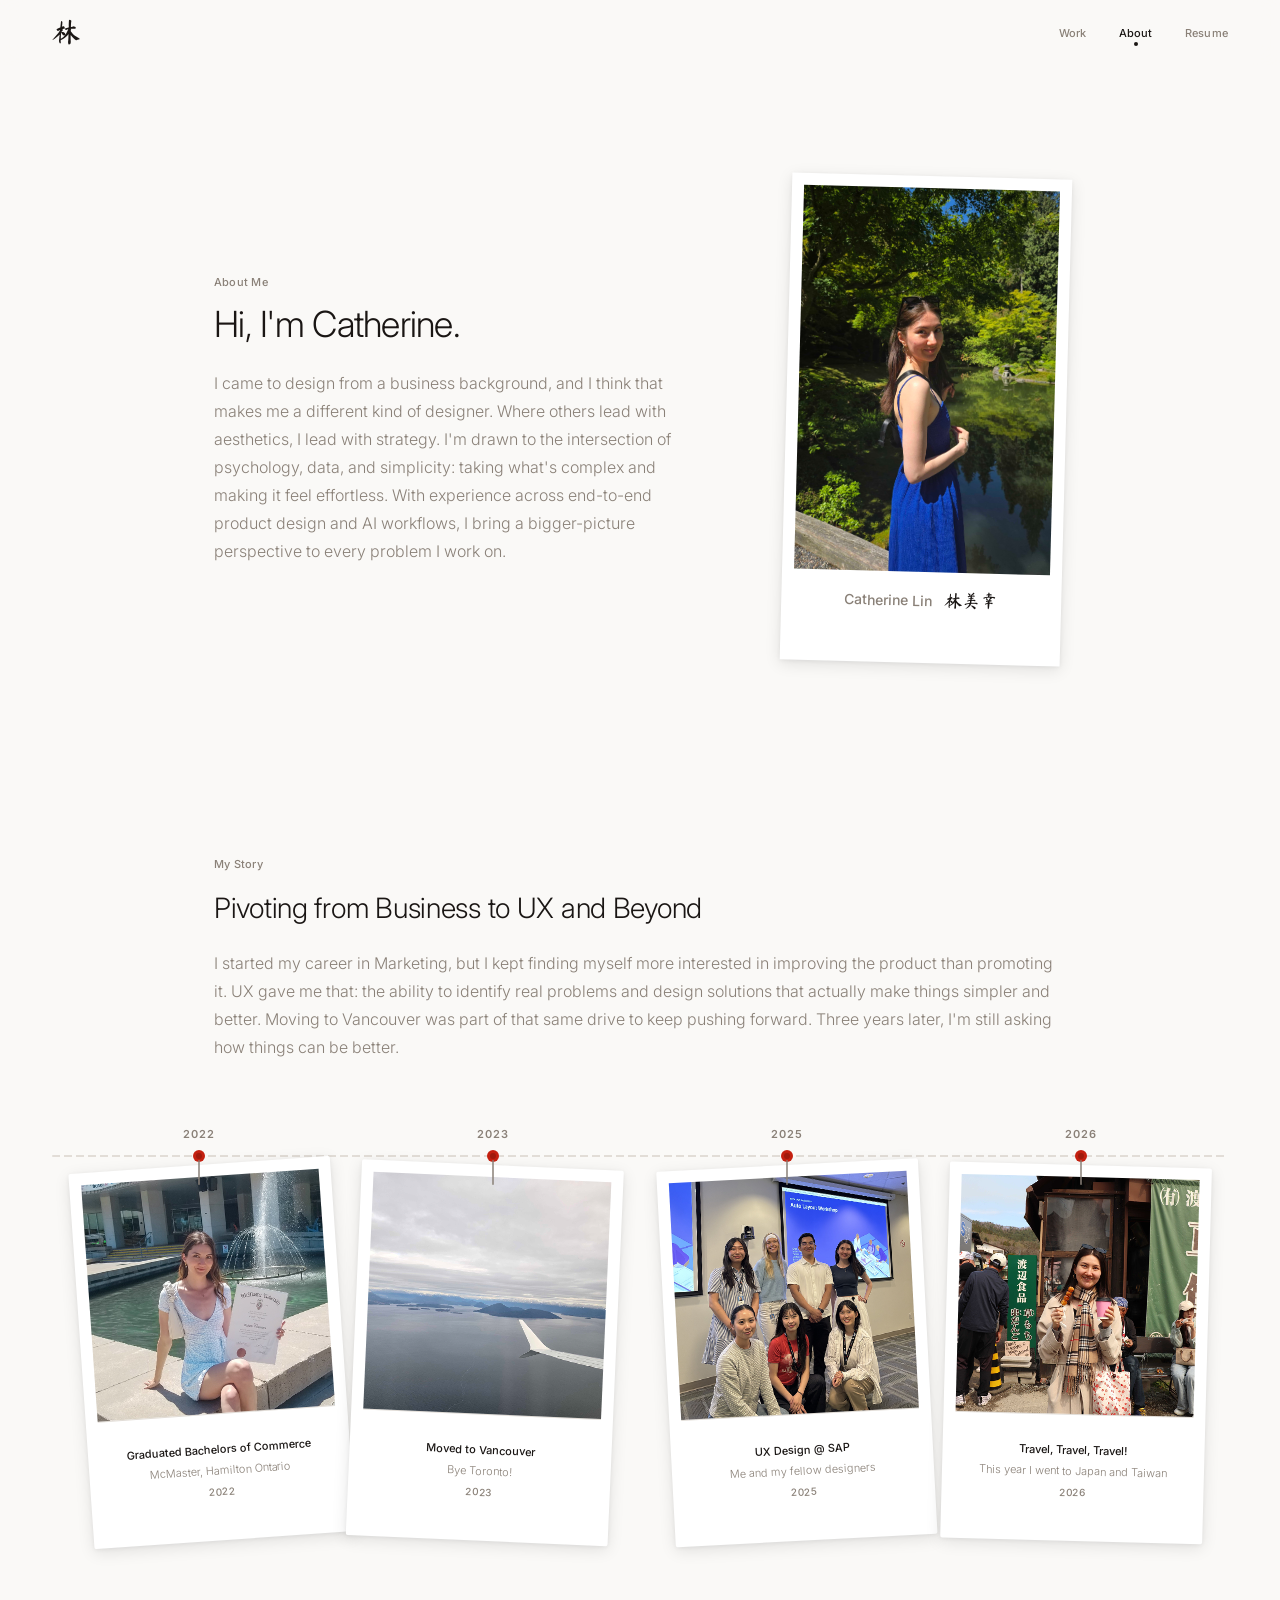
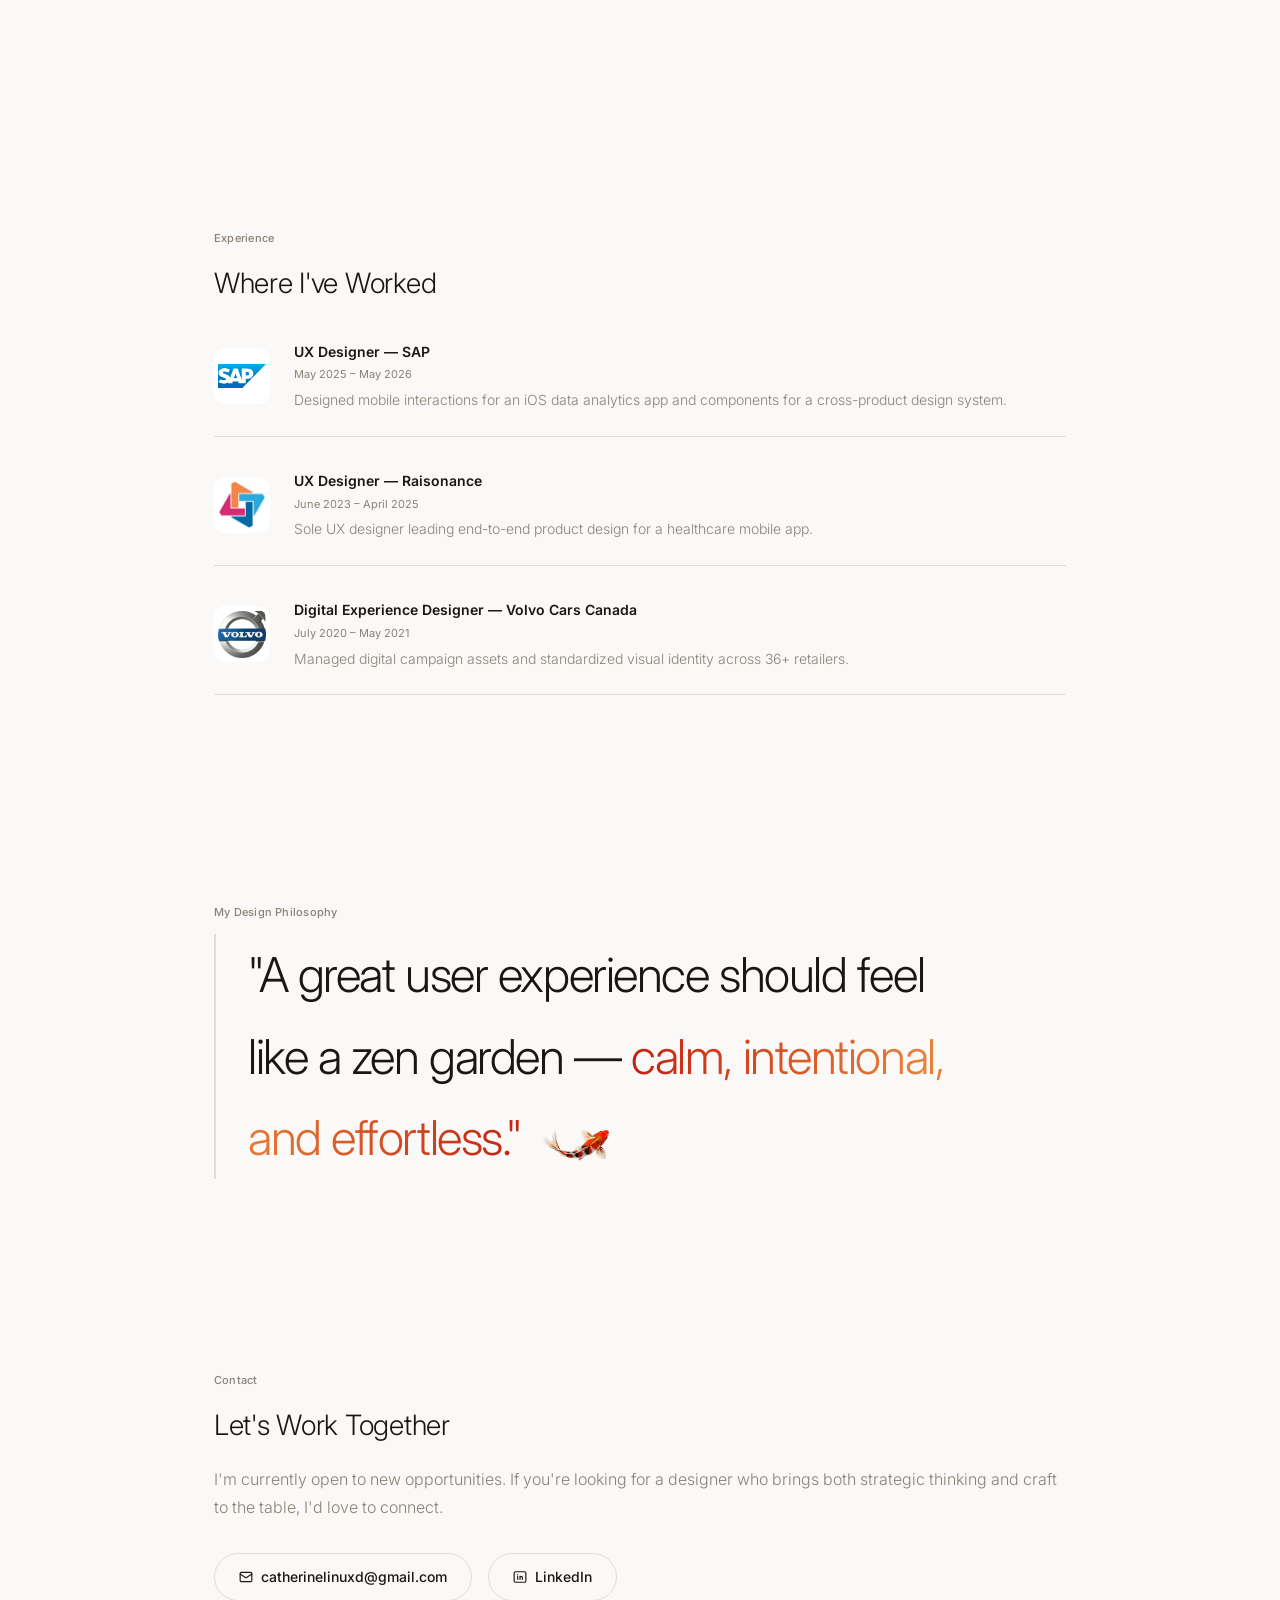
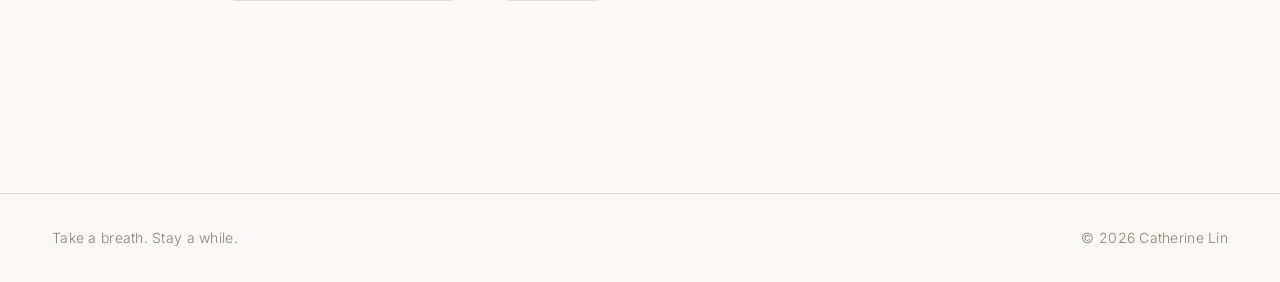
==== commit 2aeae686: "Fix mobile layout: nav offset, about page stacking, hide polaroid timeline on mobile" ====
--- a/about.html
+++ b/about.html
@@ -318,66 +318,9 @@
     @media (max-width: 768px) {
       .values { grid-template-columns: 1fr; gap: var(--space-8); }
       .section__header[style*="grid"] { grid-template-columns: 1fr !important; }
-    }
-    .container--split {
-      grid-template-columns: 200px 1fr 1fr;
-    }
-
-    .about__photo-col {
-      display: flex;
-      flex-direction: column;
-      align-items: center;
-      gap: var(--space-2);
-    }
-
-    .about__photo-wrap {
-      width: 160px;
-      height: 160px;
-      border-radius: 50%;
-      overflow: hidden;
-      border: 3px solid var(--clr-border);
-      background: transparent; border: none; border-bottom: 1px solid var(--clr-border); margin-bottom: var(--space-4);
-      display: flex;
-      align-items: center;
-      justify-content: center;
-      margin-bottom: var(--space-2);
-    }
-
-    .about__photo {
-      width: 100%;
-      height: 100%;
-      object-fit: cover;
-      display: block;
-    }
-
-    .about__photo-placeholder {
-      width: 100%;
-      height: 100%;
-      display: flex;
-      align-items: center;
-      justify-content: center;
-    }
-
-    .about__photo-placeholder svg {
-      width: 80px;
-      height: 80px;
-    }
-
-    .about__photo-name {
-      font-size: var(--text-sm);
-      font-weight: 500;
-      color: var(--clr-text);
-      text-align: center;
-    }
-
-    .about__photo-title {
-      font-size: var(--text-xs);
-      font-weight: 300;
-      color: var(--clr-text-muted);
-      text-align: center;
-    }
-
-
+      .timeline { display: none; }
+      .about-hero-grid { grid-template-columns: 1fr !important; }
+      .about-polaroid { display: none; }
       .container--split {
         grid-template-columns: 1fr !important;
       }
@@ -415,9 +358,9 @@
   <main>
 
     <!-- ── 1. Who I Am ── -->
-    <section style="padding-top: calc(var(--space-24) + 80px); padding-bottom: var(--space-24);">
+    <section style="padding-top: calc(var(--space-24) + 80px); padding-bottom: var(--space-24);" class="about-hero-section">
       <div class="about-container">
-        <div style="display: grid; grid-template-columns: 1fr 280px; gap: var(--space-24); align-items: center;">
+        <div class="about-hero-grid" style="display: grid; grid-template-columns: 1fr 280px; gap: var(--space-24); align-items: center;">
           <header class="section__header" style="margin-bottom: 0;">
             <span class="label">About Me</span>
             <h2 style="margin-top: var(--space-3); font-family: var(--font); font-weight: 300;">Hi, I'm Catherine.</h2>
--- a/styles.css
+++ b/styles.css
@@ -1084,6 +1084,13 @@
   .hero__cursor { display: none !important; }
   .hero { cursor: auto; }
 }
+
+@media (max-width: 640px) {
+  .hero {
+    padding-top: calc(var(--space-12) + 56px);
+    justify-content: flex-start;
+  }
+}
 @media print {
   .nav, .hero__scroll-hint { display: none; }
   body { font-size: 12pt; }
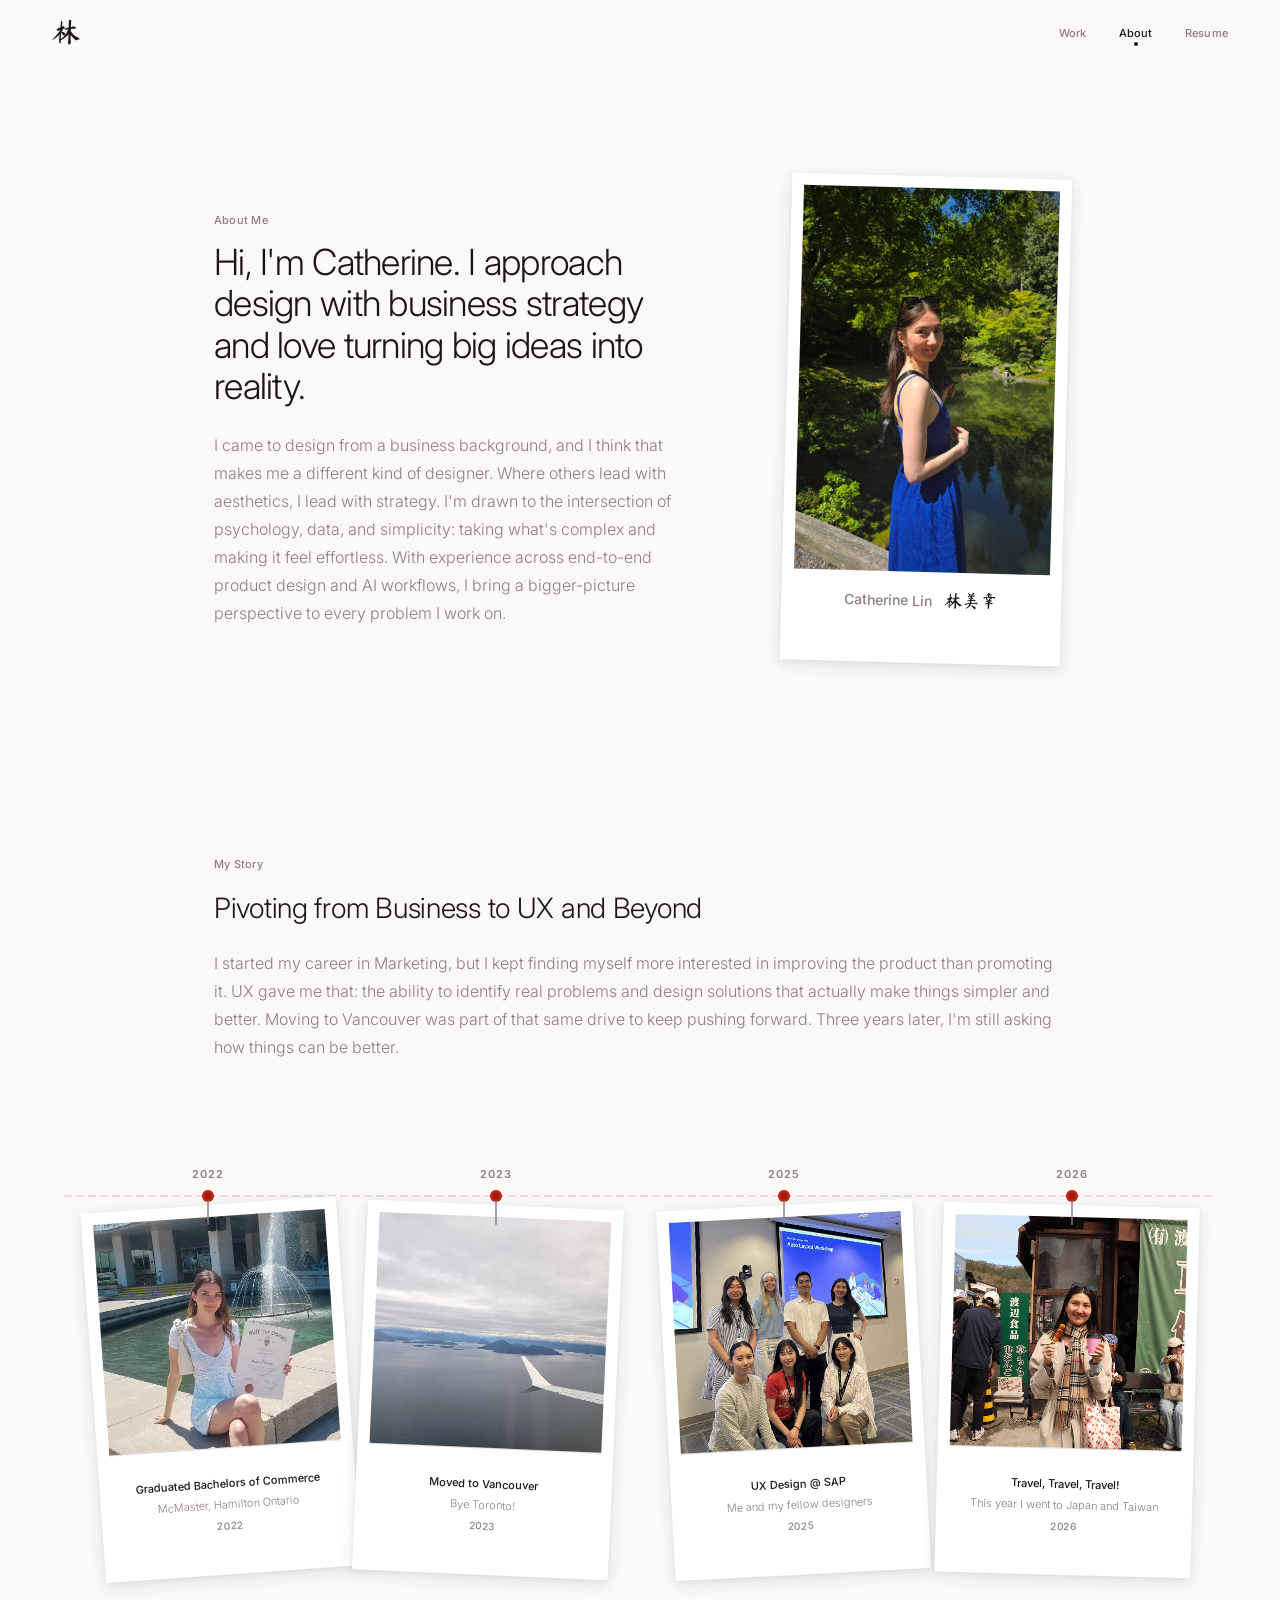
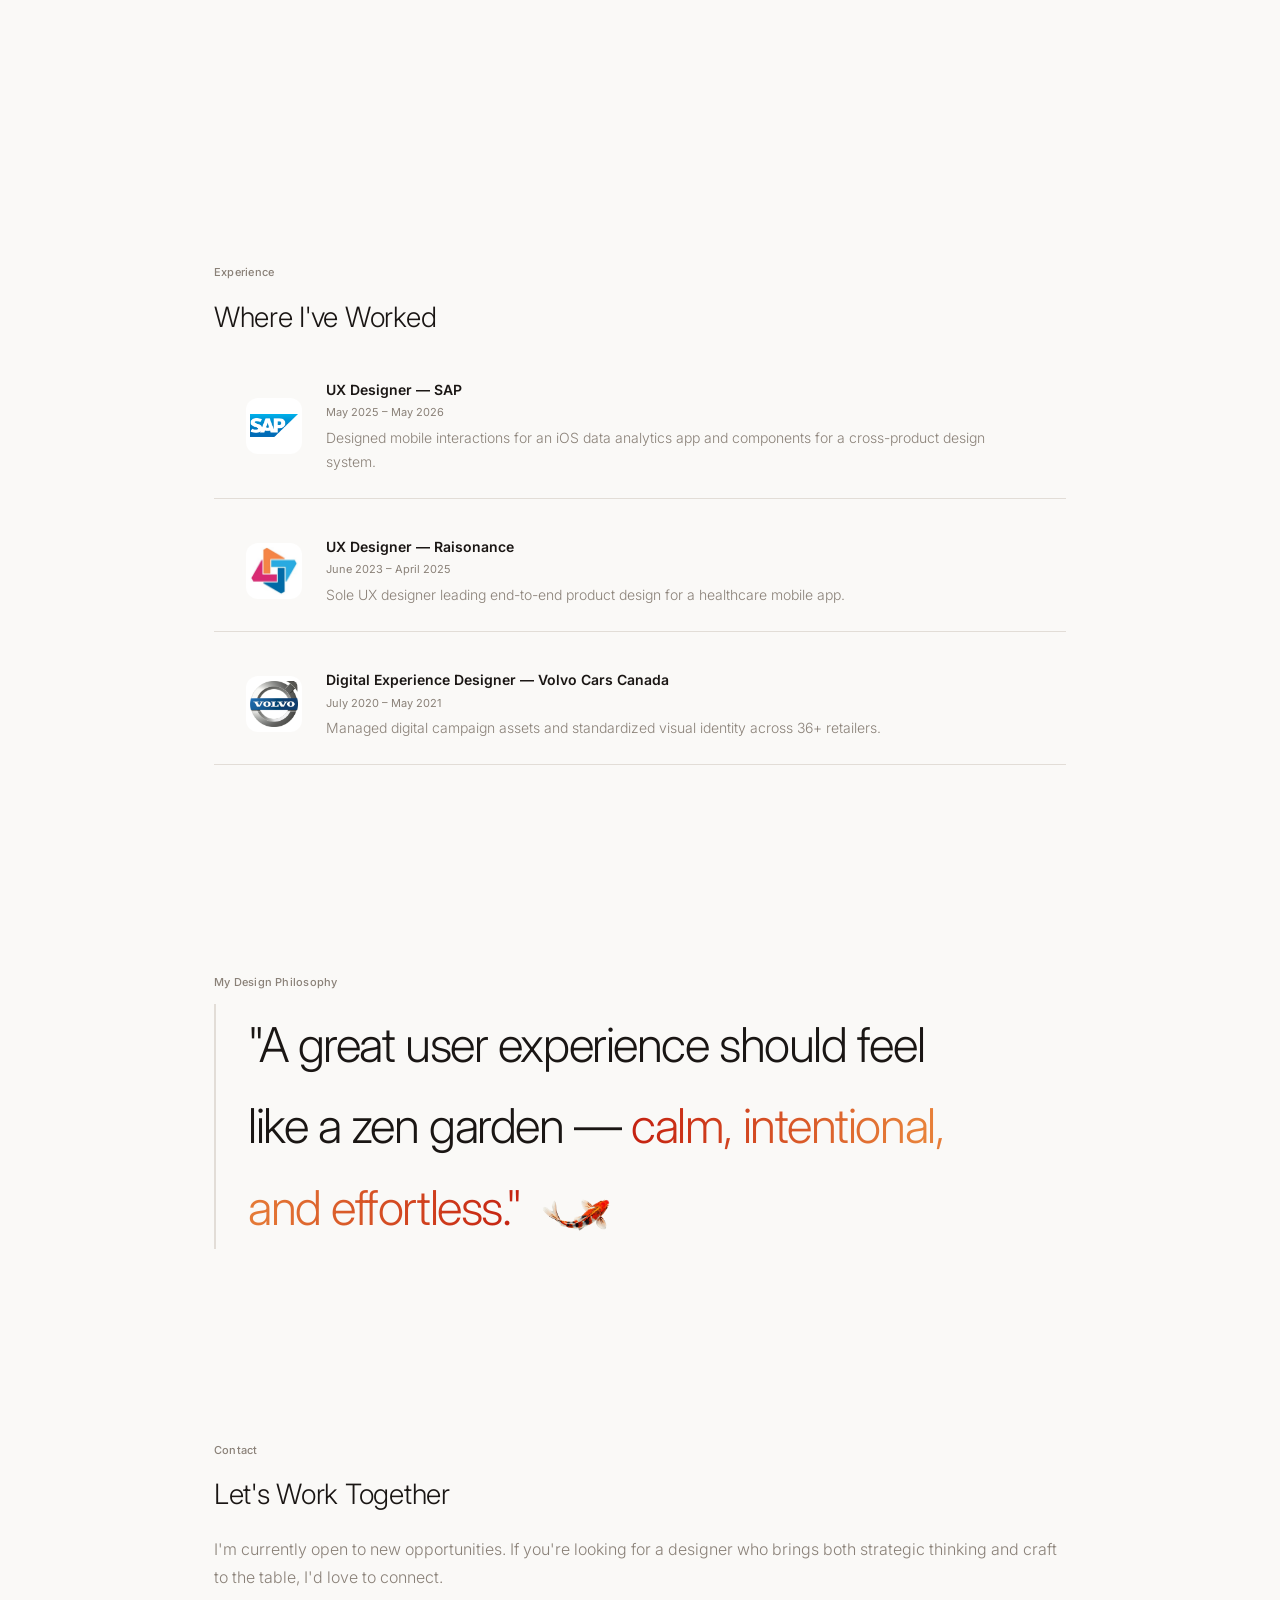
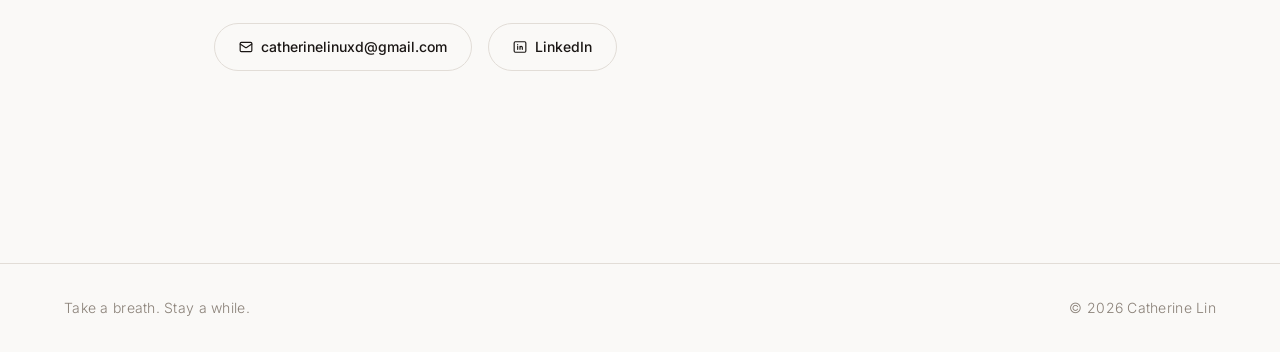
==== commit ff69a6ae: "Update about page headline" ====
--- a/about.html
+++ b/about.html
@@ -363,7 +363,7 @@
         <div class="about-hero-grid" style="display: grid; grid-template-columns: 1fr 280px; gap: var(--space-24); align-items: center;">
           <header class="section__header" style="margin-bottom: 0;">
             <span class="label">About Me</span>
-            <h2 style="margin-top: var(--space-3); font-family: var(--font); font-weight: 300;">Hi, I'm Catherine.</h2>
+            <h2 style="margin-top: var(--space-3); font-family: var(--font); font-weight: 300;">Hi, I'm Catherine. I approach design with business strategy and love turning big ideas into reality.</h2>
             <p class="section__desc" style="margin-top: var(--space-6);">I came to design from a business background, and I think that makes me a different kind of designer. Where others lead with aesthetics, I lead with strategy. I'm drawn to the intersection of psychology, data, and simplicity: taking what's complex and making it feel effortless. With experience across end-to-end product design and AI workflows, I bring a bigger-picture perspective to every problem I work on.</p>
           </header>
           <div class="about-polaroid" style="position: relative; overflow: visible;">
--- a/styles.css
+++ b/styles.css
@@ -1,39 +1,49 @@
 /* ─────────────────────────────────────────────────────────
-   Tokens
+   Design Tokens
+   ─────────────────────────────────────────────────────────
+   To change colours, fonts, or spacing — edit these values.
    ───────────────────────────────────────────────────────── */
 :root {
-  --clr-bg:           #faf9f7;
-  --clr-surface:      #f2f0ec;
-  --clr-text:         #1a1614;
-  --clr-text-muted:   #8a8178;
+  /* Colours */
+  --clr-bg:           #faf9f7;   /* page background */
+  --clr-surface:      #f2f0ec;   /* subtle card / section tint */
+  --clr-text:         #1a1614;   /* primary text */
+  --clr-text-muted:   #8a8178;   /* secondary / label text */
   --clr-accent:       #1a1614;
-  --clr-border:       #e2ddd7;
-
+  --clr-border:       #e2ddd7;   /* dividers and outlines */
+
+  /* Typography */
   --font: 'Inter', system-ui, sans-serif;
 
-  --text-xs:   0.6875rem;
-  --text-sm:   0.875rem;
-  --text-base: 1rem;
-  --text-lg:   1.125rem;
-  --text-xl:   1.375rem;
-  --text-2xl:  1.75rem;
-  --text-3xl:  2.25rem;
-  --text-4xl:  3rem;
-  --text-5xl:  4rem;
-
+  --text-xs:   0.6875rem;  /* 11px */
+  --text-sm:   0.875rem;   /* 14px */
+  --text-base: 1rem;       /* 16px */
+  --text-lg:   1.125rem;   /* 18px */
+  --text-xl:   1.375rem;   /* 22px */
+  --text-2xl:  1.75rem;    /* 28px */
+  --text-3xl:  2.25rem;    /* 36px */
+  --text-4xl:  3rem;       /* 48px */
+  --text-5xl:  4rem;       /* 64px */
+
+  /* Spacing */
+  --space-1:  0.25rem;
   --space-2:  0.5rem;
   --space-3:  0.75rem;
   --space-4:  1rem;
+  --space-5:  1.25rem;
   --space-6:  1.5rem;
   --space-8:  2rem;
+  --space-10: 2.5rem;
   --space-12: 3rem;
   --space-16: 4rem;
   --space-20: 5rem;
   --space-24: 6rem;
 
+  /* Layout */
   --container-max:    1200px;
   --container-narrow: 660px;
 
+  /* Animation */
   --ease: cubic-bezier(0.16, 1, 0.3, 1);
   --t-fast: 140ms;
   --t-base: 220ms;
@@ -71,7 +81,13 @@
   width: 100%;
   max-width: var(--container-max);
   margin-inline: auto;
-  padding-inline: var(--space-3);
+  padding-inline: var(--space-6);
+}
+
+@media (max-width: 640px) {
+  .container {
+    padding-inline: var(--space-4);
+  }
 }
 
 .container--narrow { max-width: var(--container-narrow); }
@@ -88,7 +104,7 @@
 }
 
 /* ─────────────────────────────────────────────────────────
-   Typography
+   Typography helpers
    ───────────────────────────────────────────────────────── */
 .label {
   display: block;
@@ -144,7 +160,6 @@
 }
 
 .btn--ghost:hover { background: var(--clr-text); color: var(--clr-bg); }
-
 .btn--full { width: 100%; justify-content: center; }
 
 /* ─────────────────────────────────────────────────────────
@@ -172,16 +187,6 @@
   display: flex;
   align-items: flex-start;
 }
-
-.nav__logo-img {
-  width: 100px;
-  height: 100px;
-  object-fit: contain;
-  margin-left: -18px;
-  transition: opacity var(--t-fast);
-}
-
-.nav__logo:hover .nav__logo-img { opacity: 0.6; }
 
 .nav__links { display: flex; gap: var(--space-8); align-items: center; align-self: center; }
 
@@ -211,11 +216,11 @@
 
 .nav__links a[aria-current="page"]::after { opacity: 1; }
 .nav__links a[aria-current="page"] { color: var(--clr-text); }
-
 .nav__links a:hover { color: var(--clr-text); }
 
 .nav__toggle { display: none; }
 
+/* Mobile nav */
 @media (max-width: 640px) {
   .nav__toggle {
     display: flex;
@@ -253,7 +258,7 @@
 }
 
 /* ─────────────────────────────────────────────────────────
-   Koi canvas
+   Hero — Koi canvas
    ───────────────────────────────────────────────────────── */
 .koi-canvas {
   position: absolute;
@@ -264,9 +269,10 @@
   z-index: 0;
 }
 
-.hero .container { position: relative; z-index: 2; }
-
-/* Changing word — typewriter */
+/* ─────────────────────────────────────────────────────────
+   Hero — Orange gradient text (changing word / tagline)
+   To update the gradient colours, change the hex values below.
+   ───────────────────────────────────────────────────────── */
 .hero__changing-word {
   display: inline-block;
   background: linear-gradient(95deg, #c42010 0%, #e8823a 50%, #c42010 100%);
@@ -288,7 +294,7 @@
 }
 
 /* ─────────────────────────────────────────────────────────
-   Hero
+   Hero — Layout
    ───────────────────────────────────────────────────────── */
 .hero {
   min-height: 100svh;
@@ -301,6 +307,70 @@
   cursor: none;
 }
 
+.hero__top,
+.hero__bottom {
+  position: relative;
+  z-index: 2;
+}
+
+.hero__top {
+  padding-top: var(--space-16);
+  padding-inline: max(var(--space-3), calc((100% - var(--container-max)) / 2 + var(--space-3)));
+  text-align: left;
+}
+
+/* Large faded name that types in behind the tagline */
+.hero__watermark {
+  font-family: 'Inter', sans-serif;
+  font-weight: 300;
+  font-size: 13vw;
+  white-space: nowrap;
+  overflow: hidden;
+  color: var(--clr-text-muted);
+  opacity: 0.1;
+  line-height: 1;
+  user-select: none;
+  pointer-events: none;
+  min-height: 1.1em; /* prevents layout jump during typewriter animation */
+}
+
+.hero .container {
+  position: relative;
+  z-index: 2;
+  text-align: left;
+}
+
+.hero__tagline-wrap { text-align: left; }
+
+/* "Catherine Lin" in the tagline block */
+.hero__name {
+  font-size: var(--text-xl);
+  font-weight: 300;
+  letter-spacing: -0.01em;
+  color: var(--clr-text);
+  margin-bottom: var(--space-6);
+}
+
+/* "Product Designer / turning strategy into clarity." */
+.hero__headline {
+  font-size: clamp(var(--text-3xl), 6vw, var(--text-5xl));
+  font-weight: 300;
+  letter-spacing: -0.03em;
+  line-height: 1.25;
+  margin-bottom: var(--space-6);
+  min-height: 2.5em; /* prevents layout jump during cycling phrases */
+}
+
+/* "Based in Vancouver..." */
+.hero__sub {
+  font-size: var(--text-base);
+  font-weight: 300;
+  color: var(--clr-text-muted);
+  line-height: 1.6;
+  margin-top: var(--space-4);
+}
+
+/* Custom cursor shown over the koi canvas */
 .hero__cursor {
   position: fixed;
   pointer-events: none;
@@ -326,7 +396,6 @@
   font-size: var(--text-xs);
   font-weight: 500;
   letter-spacing: 0.04em;
-  text-transform: none;
   color: #fff;
   background: var(--clr-text);
   padding: 4px 10px;
@@ -334,117 +403,7 @@
   white-space: nowrap;
 }
 
-.hero__eyebrow {
-  font-size: var(--text-xs);
-  font-weight: 500;
-  letter-spacing: 0.02em;
-  color: var(--clr-text-muted);
-  margin-bottom: var(--space-6);
-}
-
-.hero__name {
-  font-size: var(--text-2xl);
-  font-weight: 400;
-  letter-spacing: -0.01em;
-  color: var(--clr-text);
-  margin-bottom: var(--space-6);
-  margin-top: calc(-1 * var(--space-4));
-}
-
-.hero .container {
-  text-align: left;
-}
-
-.hero__tagline-wrap {
-  text-align: left;
-}
-
-.hero__name {
-  font-size: var(--text-xl);
-  font-weight: 300;
-  letter-spacing: -0.01em;
-  color: var(--clr-text);
-  margin-bottom: var(--space-6);
-}
-
-.hero__bottom {
-  position: relative;
-  z-index: 2;
-}
-
-
-
-
-  position: fixed;
-  top: -15vw;
-  left: 50%;
-  transform: translateX(-50%);
-  width: 70vw;
-  height: 70vw;
-  border-radius: 50%;
-  background: radial-gradient(circle, rgba(196, 32, 16, 0.12) 0%, rgba(232, 130, 58, 0.06) 50%, transparent 70%);
-  pointer-events: none;
-  z-index: 0;
-  filter: blur(40px);
-}
-
-.hero__top, .hero__bottom {
-  position: relative;
-  z-index: 2;
-}
-
-
-  padding-top: var(--space-16);
-  padding-inline: max(var(--space-3), calc((100% - var(--container-max)) / 2 + var(--space-3)));
-  text-align: left;
-}
-
-.hero__watermark {
-  font-family: 'Inter', sans-serif;
-  font-weight: 300;
-  font-size: 13vw;
-  white-space: nowrap;
-  overflow: hidden;
-  color: var(--clr-text-muted);
-  opacity: 0.1;
-  line-height: 1;
-  user-select: none;
-  pointer-events: none;
-  min-height: 1.1em;
-}
-
-.hero__role {
-  font-size: var(--text-xs);
-  font-weight: 500;
-  letter-spacing: 0.1em;
-  text-transform: uppercase;
-  color: var(--clr-text-muted);
-  margin-bottom: var(--space-3);
-}
-
-.hero__headline {
-  font-size: clamp(var(--text-3xl), 6vw, var(--text-5xl));
-  font-weight: 300;
-  letter-spacing: -0.03em;
-  line-height: 1.25;
-  margin-bottom: var(--space-6);
-  min-height: 2.5em;
-}
-
-.hero__headline em {
-  font-style: italic;
-  font-weight: 300;
-}
-
-.hero__sub {
-  font-size: var(--text-base);
-  font-weight: 300;
-  color: var(--clr-text-muted);
-  line-height: 1.6;
-  margin-top: var(--space-4);
-  white-space: nowrap;
-}
-
+/* Animated scroll indicator line */
 .hero__scroll-hint {
   position: absolute;
   bottom: var(--space-8);
@@ -470,12 +429,16 @@
 .section--tinted { background: var(--clr-surface); }
 
 /* ─────────────────────────────────────────────────────────
-   Projects
+   Project grid (home page)
    ───────────────────────────────────────────────────────── */
 .projects {
   display: grid;
   grid-template-columns: repeat(2, 1fr);
   gap: var(--space-8);
+}
+
+@media (max-width: 768px) {
+  .projects { grid-template-columns: 1fr; }
 }
 
 .project__link {
@@ -501,28 +464,9 @@
   margin-bottom: -5px;
 }
 
-.project__image--placeholder {
-  aspect-ratio: 16 / 9;
-  background: var(--clr-surface);
-  display: flex;
-  align-items: center;
-  justify-content: center;
-  border-radius: 20px;
-}
-
-.project__image--placeholder span {
-  font-size: var(--text-xs);
-  font-weight: 500;
-  letter-spacing: 0.02em;
-  color: #ccc;
-}
-
-@media (max-width: 768px) {
-  .projects { grid-template-columns: 1fr; }
-}
-
 .project__tags { display: flex; flex-wrap: wrap; gap: var(--space-2); margin-bottom: var(--space-3); }
 
+/* Tags separated by a dot */
 .tag {
   font-size: var(--text-xs);
   font-weight: 500;
@@ -551,44 +495,14 @@
 }
 
 /* ─────────────────────────────────────────────────────────
-   About
-   ───────────────────────────────────────────────────────── */
-.about__text p {
-  font-size: var(--text-sm);
-  font-weight: 300;
-  color: var(--clr-text-muted);
-  margin-bottom: var(--space-4);
-  line-height: 1.75;
-}
-
-.about__text .btn { margin-top: var(--space-6); }
-
-.about__skills { display: grid; gap: var(--space-8); }
-
-.skills-group__title {
-  font-size: var(--text-xs);
-  font-weight: 500;
-  letter-spacing: 0.02em;
-  color: var(--clr-text-muted);
-  margin-bottom: var(--space-3);
-}
-
-.skills-list li {
-  font-size: var(--text-sm);
-  font-weight: 300;
-  color: var(--clr-text-muted);
-  padding: var(--space-2) 0;
-  border-bottom: 1px solid var(--clr-border);
-}
-
-/* ─────────────────────────────────────────────────────────
-   Testimonials
+   Testimonials (home page)
    ───────────────────────────────────────────────────────── */
 .testimonials {
   display: flex;
   flex-direction: column;
 }
 
+/* Each testimonial is separated by a top border */
 .testimonial {
   display: flex;
   flex-direction: column;
@@ -601,10 +515,6 @@
   border-bottom: 1px solid var(--clr-border);
 }
 
-.testimonial__quote-mark {
-  display: none;
-}
-
 .testimonial__quote {
   font-size: var(--text-base);
   font-weight: 300;
@@ -613,6 +523,7 @@
   flex: 1;
 }
 
+/* The large called-out sentence at the top of each quote */
 .testimonial__callout {
   display: block;
   font-size: clamp(var(--text-xl), 2.5vw, var(--text-2xl));
@@ -623,6 +534,7 @@
   margin-bottom: var(--space-3);
 }
 
+/* The orange gradient star before each callout */
 .callout-star {
   background: linear-gradient(95deg, #c42010 0%, #e8823a 100%);
   -webkit-background-clip: text;
@@ -638,10 +550,7 @@
   padding-left: var(--space-4);
 }
 
-.testimonial__avatar {
-  flex-shrink: 0;
-  border-radius: 50%;
-}
+.testimonial__avatar { flex-shrink: 0; }
 
 .testimonial__author > div {
   display: flex;
@@ -661,6 +570,7 @@
   font-weight: 300;
 }
 
+/* Highlighted text used in case study body copy */
 mark.highlight {
   background: linear-gradient(120deg, #fde8c8 0%, #fad4b0 100%);
   color: inherit;
@@ -668,17 +578,17 @@
   border-radius: 3px;
 }
 
-@media (max-width: 768px) {
-  .testimonials { grid-template-columns: 1fr; }
-}
-
-/* ─────────────────────────────────────────────────────────
-   Toolkit
+/* ─────────────────────────────────────────────────────────
+   Toolkit / skills pills
    ───────────────────────────────────────────────────────── */
 .toolkit {
   display: grid;
   grid-template-columns: repeat(2, 1fr);
   gap: var(--space-16);
+}
+
+@media (max-width: 768px) {
+  .toolkit { grid-template-columns: 1fr; gap: var(--space-8); }
 }
 
 .toolkit__title {
@@ -707,6 +617,7 @@
   transition: background var(--t-base), border-color var(--t-base), color var(--t-base);
 }
 
+/* Pill hover — animates the orange gradient */
 .toolkit__list li:hover {
   background: linear-gradient(95deg, #c42010 0%, #e8823a 50%, #c42010 100%);
   background-size: 200% auto;
@@ -715,10 +626,9 @@
   animation: wordShimmer 2s linear infinite;
 }
 
-.toolkit__item {
-  cursor: default;
-}
-
+.toolkit__item { cursor: default; }
+
+/* Tooltip shown on hover */
 .toolkit__item::after {
   content: attr(data-tip);
   position: absolute;
@@ -738,150 +648,13 @@
   z-index: 10;
 }
 
-.toolkit__item:hover::after {
-  opacity: 1;
-}
-
-@media (max-width: 768px) {
-  .toolkit { grid-template-columns: 1fr; gap: var(--space-8); }
-}
-
-/* ─────────────────────────────────────────────────────────
-   MyAdvocate Project Card Preview
-   ───────────────────────────────────────────────────────── */
-.advocate-card-preview {
-  aspect-ratio: 16 / 9;
-  border-radius: 20px;
-  overflow: hidden;
-  background: linear-gradient(135deg, #0a3d6b 0%, #1a6fa8 50%, #0e9488 100%);
-  display: flex;
-  align-items: center;
-  justify-content: center;
-  position: relative;
-}
-
-.advocate-zoom-track {
-  width: 100%;
-  height: 100%;
-  position: relative;
-  overflow: hidden;
-}
-
-.advocate-img {
-  width: 78%;
-  display: block;
-  margin: 0 auto;
-  margin-top: 30px;
-}
-
-/* Overlay sits on top of the image, hidden until zoomed */
-.advocate-overlay {
-  position: absolute;
-  left: 14%;
-  top: 74%;
-  transform: translate(-50%, -50%);
-  display: flex;
-  align-items: center;
-  gap: 8px;
-  pointer-events: none;
-  opacity: 0;
-  animation: overlayAppear 7s ease-in-out infinite;
-}
-
-@keyframes overlayAppear {
-  0%, 22%  { opacity: 0; }
-  35%      { opacity: 1; }
-  80%      { opacity: 1; }
-  92%      { opacity: 0; }
-  100%     { opacity: 0; }
-}
-
-.advocate-btn {
-  position: relative;
-  width: 82px;
-  height: 82px;
-  flex-shrink: 0;
-}
-
-.advocate-play,
-.advocate-pause {
-  position: absolute;
-  inset: 0;
-  width: 100%;
-  height: 100%;
-}
-
-/* Play visible first, then fades out; pause fades in */
-.advocate-play {
-  animation: playFade 7s ease-in-out infinite;
-}
-
-.advocate-pause {
-  animation: pauseFade 7s ease-in-out infinite;
-}
-
-@keyframes playFade {
-  0%, 35%  { opacity: 1; }
-  48%      { opacity: 0; }
-  80%      { opacity: 0; }
-  92%      { opacity: 1; }
-  100%     { opacity: 1; }
-}
-
-@keyframes pauseFade {
-  0%, 35%  { opacity: 0; }
-  48%      { opacity: 1; }
-  80%      { opacity: 1; }
-  92%      { opacity: 0; }
-  100%     { opacity: 0; }
-}
-
-/* Waveform bars */
-.advocate-wave {
-  display: flex;
-  align-items: center;
-  gap: 5px;
-}
-
-.advocate-wave span {
-  display: block;
-  width: 5px;
-  border-radius: 3px;
-  background: white;
-  animation: waveFade 7s ease-in-out infinite;
-}
-
-.advocate-wave span:nth-child(1)  { height: 10px; animation-delay: 0s; }
-.advocate-wave span:nth-child(2)  { height: 22px; animation-delay: 0.05s; }
-.advocate-wave span:nth-child(3)  { height: 34px; animation-delay: 0.1s; }
-.advocate-wave span:nth-child(4)  { height: 17px; animation-delay: 0.15s; }
-.advocate-wave span:nth-child(5)  { height: 42px; animation-delay: 0.2s; }
-.advocate-wave span:nth-child(6)  { height: 27px; animation-delay: 0.25s; }
-.advocate-wave span:nth-child(7)  { height: 46px; animation-delay: 0.3s; }
-.advocate-wave span:nth-child(8)  { height: 22px; animation-delay: 0.35s; }
-.advocate-wave span:nth-child(9)  { height: 34px; animation-delay: 0.4s; }
-.advocate-wave span:nth-child(10) { height: 15px; animation-delay: 0.45s; }
-.advocate-wave span:nth-child(11) { height: 37px; animation-delay: 0.5s; }
-.advocate-wave span:nth-child(12) { height: 25px; animation-delay: 0.55s; }
-.advocate-wave span:nth-child(13) { height: 17px; animation-delay: 0.6s; }
-.advocate-wave span:nth-child(14) { height: 30px; animation-delay: 0.65s; }
-.advocate-wave span:nth-child(15) { height: 10px; animation-delay: 0.7s; }
-
-/* Bars start solid, fade to translucent when "recording" */
-@keyframes waveFade {
-  0%, 35%  { opacity: 0.9; }
-  50%      { opacity: 0.2; }
-  80%      { opacity: 0.2; }
-  92%      { opacity: 0.9; }
-  100%     { opacity: 0.9; }
-}
-
-/* hide the duplicate image */
-.advocate-img + .advocate-img { display: none; }
-
-/* ─────────────────────────────────────────────────────────
-   TestHub Project Card Preview
-   ───────────────────────────────────────────────────────── */
+.toolkit__item:hover::after { opacity: 1; }
+
+/* ─────────────────────────────────────────────────────────
+   Project card previews (animated thumbnails on home page)
+   ───────────────────────────────────────────────────────── */
+
+/* TestHub card */
 .testhub-card-preview {
   aspect-ratio: 16 / 9;
   border-radius: 8px;
@@ -900,128 +673,8 @@
 }
 
 /* ─────────────────────────────────────────────────────────
-   BDC Project Card Preview
-   ───────────────────────────────────────────────────────── */
-.project__card-preview {
-  aspect-ratio: 16 / 9;
-  border-radius: 20px;
-  overflow: hidden;
-  background: linear-gradient(135deg, #e8f0fe 0%, #d0e4ff 100%);
-  display: flex;
-  align-items: center;
-  justify-content: center;
-}
-
-.bdc-bg {
-  width: 100%;
-  height: 100%;
-  display: flex;
-  align-items: center;
-  justify-content: center;
-  padding: 16px;
-}
-
-.bdc-phone {
-  width: 155px;
-  background: #fff;
-  border-radius: 16px;
-  overflow: hidden;
-  box-shadow: 0 8px 32px rgba(0,0,0,0.18);
-  font-family: -apple-system, sans-serif;
-  display: flex;
-  flex-direction: column;
-}
-
-.bdc-status {
-  display: flex;
-  justify-content: space-between;
-  padding: 5px 10px 2px;
-  font-size: 7px;
-  font-weight: 600;
-  background: #fff;
-  color: #111;
-}
-
-.bdc-header {
-  display: flex;
-  justify-content: space-between;
-  align-items: center;
-  padding: 4px 8px 6px;
-  border-bottom: 1px solid #f0f0f0;
-}
-
-.bdc-header-left { display: flex; align-items: center; gap: 4px; }
-.bdc-back { font-size: 14px; color: #0070f3; font-weight: 300; }
-.bdc-title { font-size: 7px; font-weight: 700; color: #111; }
-.bdc-subtitle { font-size: 5.5px; color: #888; }
-.bdc-header-right { display: flex; gap: 6px; }
-.bdc-icon-btn { font-size: 7px; color: #0070f3; }
-
-.bdc-card { padding: 7px 8px 4px; }
-.bdc-chart-title { font-size: 7px; font-weight: 700; color: #111; margin-bottom: 1px; }
-.bdc-chart-sub { font-size: 5px; color: #888; margin-bottom: 5px; }
-
-.bdc-bar-chart {
-  position: relative;
-  height: 60px;
-}
-
-.bdc-target-line {
-  position: absolute;
-  top: 30%;
-  left: 0;
-  right: 0;
-  border-top: 1px dashed #aaa;
-  display: flex;
-  align-items: center;
-}
-
-.bdc-target-line span {
-  font-size: 4px;
-  color: #aaa;
-  background: #fff;
-  padding-right: 2px;
-  position: relative;
-  top: -4px;
-}
-
-.bdc-bars {
-  position: absolute;
-  bottom: 0;
-  left: 0;
-  right: 0;
-  height: 100%;
-  display: flex;
-  align-items: flex-end;
-  gap: 2px;
-}
-
-.bdc-bar {
-  flex: 1;
-  background: #0070f3;
-  border-radius: 1px 1px 0 0;
-  opacity: 0.7;
-}
-
-.bdc-bar--accent {
-  opacity: 1;
-  background: #0050c8;
-}
-
-.bdc-toolbar {
-  display: flex;
-  justify-content: space-around;
-  padding: 6px 4px;
-  border-top: 1px solid #f0f0f0;
-  font-size: 5.5px;
-  color: #555;
-  margin-top: auto;
-}
-
-.bdc-toolbar-active {
-  color: #0070f3;
-  font-weight: 600;
-}
+   Footer
+   ───────────────────────────────────────────────────────── */
 .footer {
   padding-block: var(--space-8);
   border-top: 1px solid var(--clr-border);
@@ -1068,7 +721,7 @@
 }
 
 /* ─────────────────────────────────────────────────────────
-   Scroll-reveal
+   Scroll-reveal animation
    ───────────────────────────────────────────────────────── */
 .reveal {
   opacity: 0;
@@ -1079,18 +732,25 @@
 
 .reveal.visible { opacity: 1; transform: none; }
 
+/* ─────────────────────────────────────────────────────────
+   Responsive overrides
+   ───────────────────────────────────────────────────────── */
+
+/* Hide koi fish canvas on tablets and smaller */
 @media (max-width: 1023px) {
   .koi-canvas { display: none; }
   .hero__cursor { display: none !important; }
   .hero { cursor: auto; }
 }
 
+/* On mobile, push hero content below the fixed nav */
 @media (max-width: 640px) {
   .hero {
     padding-top: calc(var(--space-12) + 56px);
     justify-content: flex-start;
   }
 }
+
 @media print {
   .nav, .hero__scroll-hint { display: none; }
   body { font-size: 12pt; }
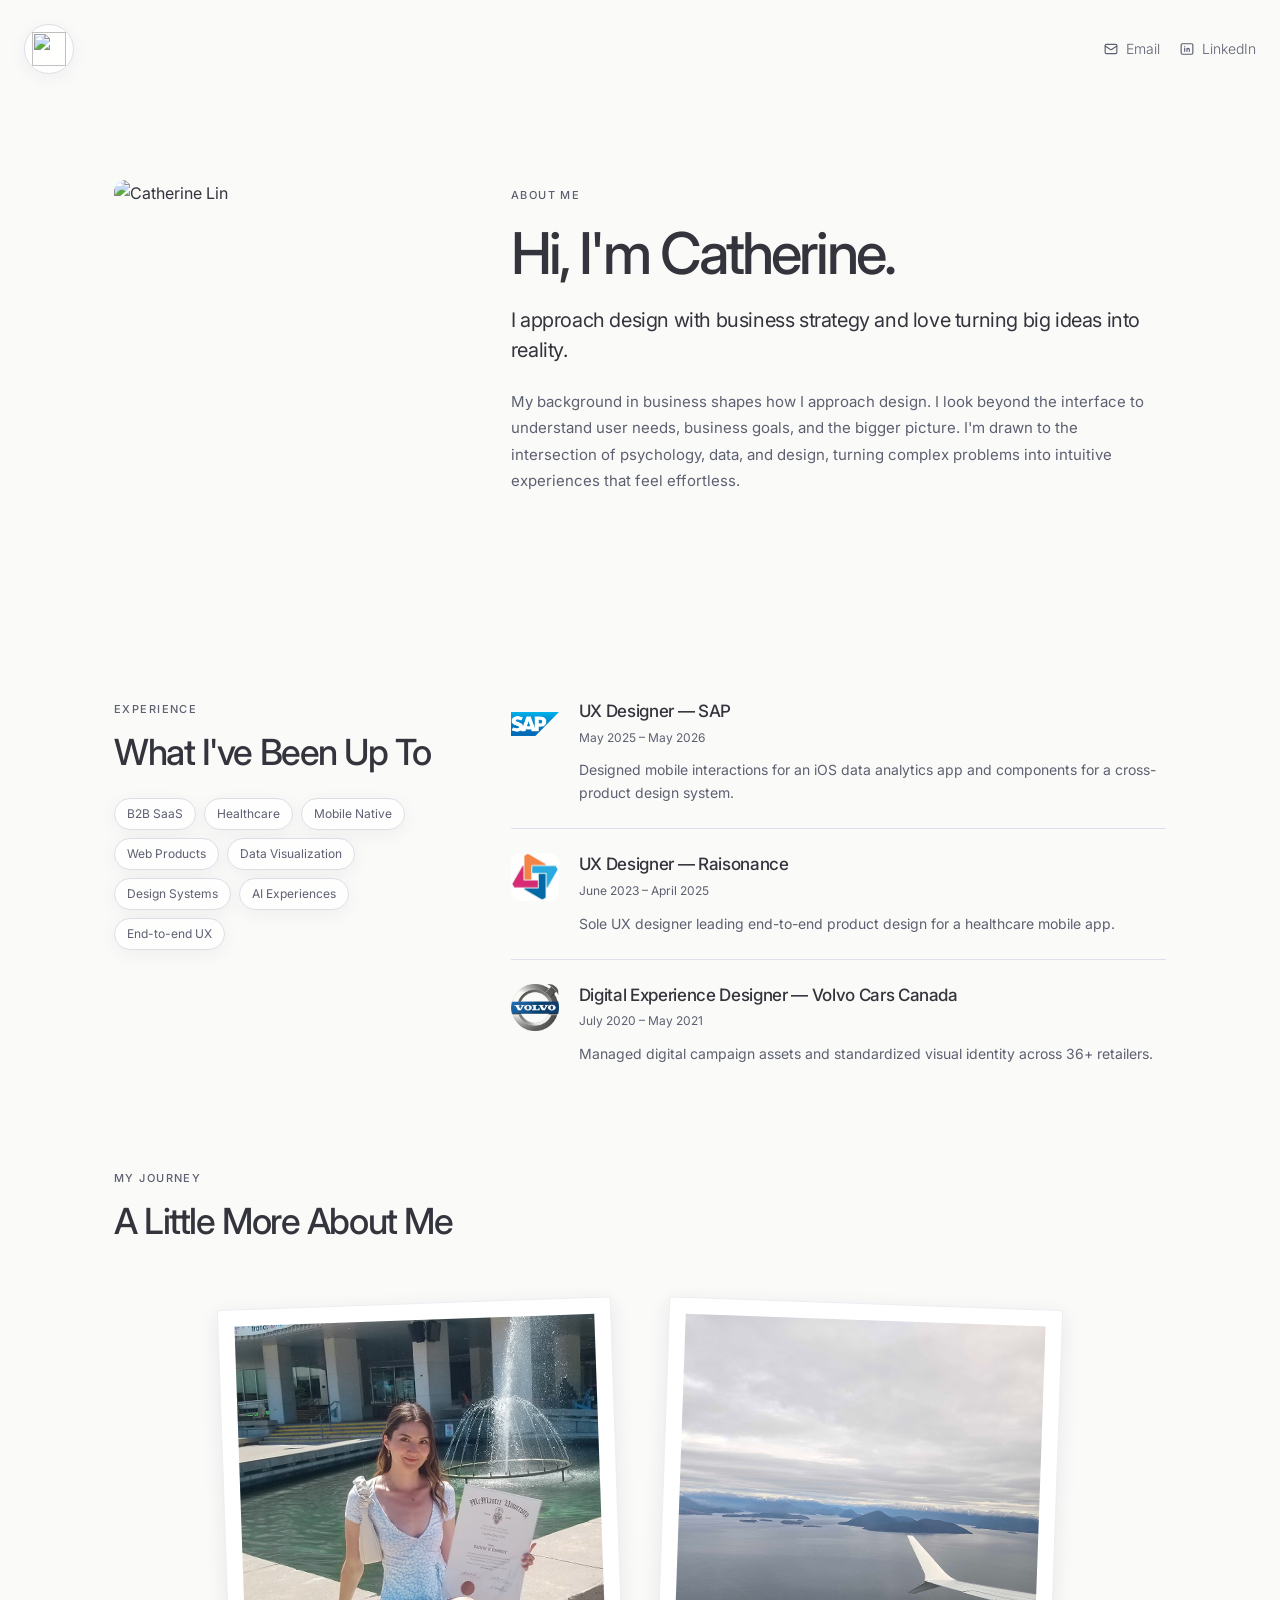
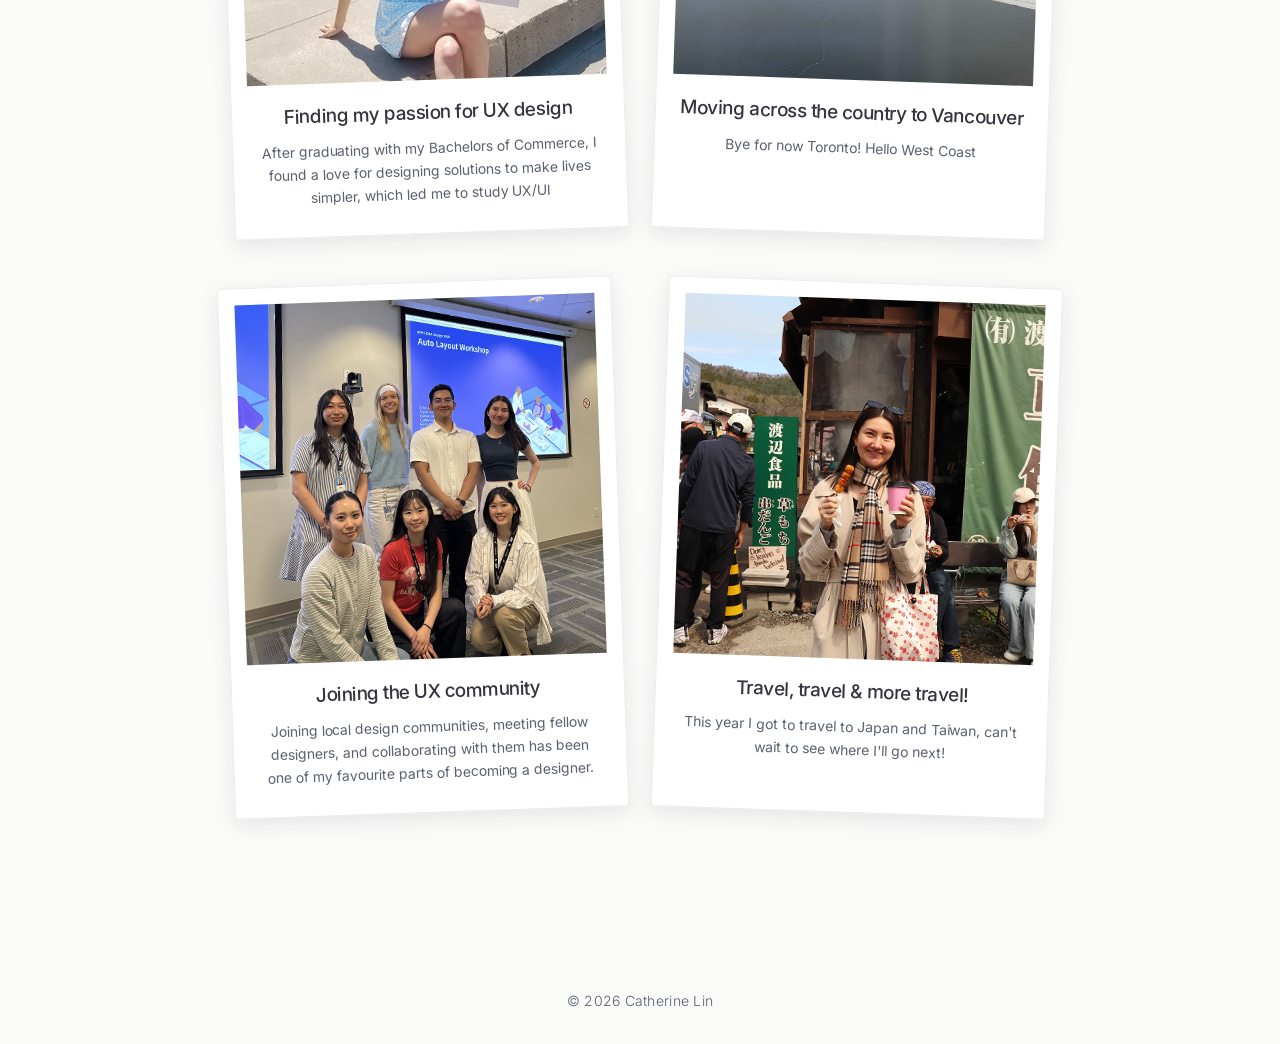
==== commit 986d66c6: "Add files via upload Refresh portfolio design" ====
--- a/about.html
+++ b/about.html
@@ -5,7 +5,7 @@
   <meta name="viewport" content="width=device-width, initial-scale=1.0" />
   <meta name="description" content="About Catherine Lin — UX Designer & Product Thinker" />
   <title>About — Catherine Lin</title>
-  <link rel="icon" type="image/svg+xml" href="images/favicon-lin.svg" />
+  <link rel="icon" type="image/png" href="images/flower-mark.png" />
   <link rel="stylesheet" href="styles.css" />
   <link rel="preconnect" href="https://fonts.googleapis.com" />
   <link rel="preconnect" href="https://fonts.gstatic.com" crossorigin />
@@ -340,31 +340,55 @@
       }
     }
   </style>
+  <link rel="stylesheet" href="about.css?v=polaroid-grid-8" />
+  <link rel="stylesheet" href="flower-navigation.css" />
+  <script src="flower-navigation.js" defer></script>
 </head>
-<body>
-
-  <nav class="nav" aria-label="Primary">
-    <a href="index.html" class="nav__logo" aria-label="CL — Home" style="font-family: 'Ma Shan Zheng', serif; font-size: 1.75rem; text-decoration: none; color: var(--clr-text);">林</a>
+<body class="about-page">
+
+  <header class="about-header">
+  <div class="flower-nav">
+    <button class="flower-nav__button" type="button" aria-label="Open navigation" aria-expanded="false" aria-controls="flower-navigation">
+      <img src="images/flower-mark.png" alt="" width="1080" height="1080" />
+    </button>
+    <div class="flower-nav__reveal">
+  <nav class="nav" id="flower-navigation" aria-label="Primary">
     <button class="nav__toggle" aria-label="Toggle menu" aria-expanded="false">
       <span></span><span></span>
     </button>
     <ul class="nav__links" role="list">
-      <li><a href="index.html#work">Work</a></li>
+      <li><a href="index.html">Home</a></li>
       <li><a href="about.html" aria-current="page">About</a></li>
-      <li><a href="https://drive.google.com/file/d/1N8Trjoo7WWR7c0rMHwUJrrGUKLO5-BjP/view?usp=sharing" target="_blank" rel="noopener">Resume</a></li>
+      <li><a href="https://drive.google.com/file/d/17YFvfkV_eQCQlajJmylnQy5ZY00-CSeu/view?usp=sharing" target="_blank" rel="noopener">Resume</a></li>
     </ul>
   </nav>
+    </div>
+  </div>
+
+      <div class="footer__links home__contact" role="navigation" aria-label="Contact">
+        <a class="footer__link" href="mailto:catherinelinuxd@gmail.com" aria-label="Email">
+          <svg width="14" height="14" viewBox="0 0 24 24" fill="none" stroke="currentColor" stroke-width="2" stroke-linecap="round" stroke-linejoin="round" aria-hidden="true"><rect x="2" y="4" width="20" height="16" rx="2"/><path d="m22 7-8.97 5.7a1.94 1.94 0 0 1-2.06 0L2 7"/></svg>
+          <span>Email</span>
+        </a>
+        <a href="https://www.linkedin.com/in/catherine-lin12/" target="_blank" rel="noopener" class="footer__link" aria-label="LinkedIn">
+          <svg width="14" height="14" viewBox="0 0 24 24" fill="none" stroke="currentColor" stroke-width="2" stroke-linecap="round" stroke-linejoin="round" aria-hidden="true"><rect x="2" y="3" width="20" height="18" rx="2"/><path d="M8 11v5M8 8v.01M12 16v-5M16 16v-3a2 2 0 0 0-4 0"/></svg>
+          LinkedIn
+        </a>
+      </div>
+
+  </header>
 
   <main>
 
     <!-- ── 1. Who I Am ── -->
-    <section style="padding-top: calc(var(--space-24) + 80px); padding-bottom: var(--space-24);" class="about-hero-section">
+    <section class="about-hero-section">
       <div class="about-container">
-        <div class="about-hero-grid" style="display: grid; grid-template-columns: 1fr 280px; gap: var(--space-24); align-items: center;">
+        <div class="about-hero-grid">
           <header class="section__header" style="margin-bottom: 0;">
             <span class="label">About Me</span>
-            <h2 style="margin-top: var(--space-3); font-family: var(--font); font-weight: 300;">Hi, I'm Catherine. I approach design with business strategy and love turning big ideas into reality.</h2>
-            <p class="section__desc" style="margin-top: var(--space-6);">I came to design from a business background, and I think that makes me a different kind of designer. Where others lead with aesthetics, I lead with strategy. I'm drawn to the intersection of psychology, data, and simplicity: taking what's complex and making it feel effortless. With experience across end-to-end product design and AI workflows, I bring a bigger-picture perspective to every problem I work on.</p>
+            <h1>Hi, I'm Catherine.</h1>
+            <p class="about-hero-lead">I approach design with business strategy and love turning big ideas into reality.</p>
+            <p class="section__desc" style="margin-top: var(--space-6);">My background in business shapes how I approach design. I look beyond the interface to understand user needs, business goals, and the bigger picture. I'm drawn to the intersection of psychology, data, and design, turning complex problems into intuitive experiences that feel effortless.</p>
           </header>
           <div class="about-polaroid" style="position: relative; overflow: visible;">
             <div class="about-polaroid__tags" style="position: absolute; top: -18px; left: 0; right: 0; display: flex; flex-wrap: wrap; justify-content: center; gap: 6px; opacity: 0; transform: translateY(6px); transition: opacity 0.3s ease, transform 0.3s ease; pointer-events: none; z-index: 10;">
@@ -375,169 +399,89 @@
               <span style="font-size: var(--text-xs); font-weight: 500; color: var(--clr-text-muted); padding: 4px 12px; border: 1px solid var(--clr-border); border-radius: 999px; background: var(--clr-bg);">🐟 Pisces</span>
             </div>
             <div style="background: #fff; padding: 12px 12px 48px; box-shadow: 0 4px 16px rgba(0,0,0,0.10), 0 1px 4px rgba(0,0,0,0.06); transform: rotate(1.5deg); transition: transform 360ms cubic-bezier(0.16,1,0.3,1), box-shadow 360ms cubic-bezier(0.16,1,0.3,1);" class="about-polaroid__frame">
-              <img src="images/About Me Pic.jpg" alt="Catherine Lin" style="width: 100%; aspect-ratio: 2 / 3; object-fit: cover; object-position: center top; display: block;">
-              <p style="font-size: var(--text-sm); color: var(--clr-text-muted); font-weight: 500; margin-top: var(--space-3); text-align: center;">Catherine Lin <span style="font-family: 'Ma Shan Zheng', serif; font-size: var(--text-lg); color: var(--clr-text); margin-left: var(--space-2);">林美幸</span></p>
+              <img src="images/portfolio-about-me.jpeg" alt="Catherine Lin" style="width: 100%; aspect-ratio: 2 / 3; object-fit: cover; object-position: center top; display: block;">
             </div>
-          </div>
           </div>
         </div>
       </div>
     </section>
 
-    <!-- ── 3. My Story ── -->
-    <section class="section" style="padding-bottom: var(--space-24);">
-      <div class="about-container">
-        <span class="label">My Story</span>
-        <h3 style="font-size: clamp(var(--text-xl), 2.5vw, var(--text-2xl)); font-weight: 300; letter-spacing: -0.01em; margin-top: var(--space-3); margin-bottom: var(--space-4);">Pivoting from Business to UX and Beyond</h3>
-        <p class="section__desc" style="margin-bottom: var(--space-10);">I started my career in Marketing, but I kept finding myself more interested in improving the product than promoting it. UX gave me that: the ability to identify real problems and design solutions that actually make things simpler and better. Moving to Vancouver was part of that same drive to keep pushing forward. Three years later, I'm still asking how things can be better.</p>
-      </div>
-      <div class="container">
-        <div class="timeline">
-
-          <div class="timeline__item">
-            <span class="timeline__year">2022</span>
-            <div class="timeline__polaroid">
-              <img src="images/Polariod Pics/Polariod 1.png" alt="" class="timeline__photo">
-              <div class="timeline__caption">
-                <span class="timeline__caption-role">Graduated Bachelors of Commerce</span>
-                <span class="timeline__caption-company">McMaster, Hamilton Ontario</span>
-                <span class="timeline__caption-date">2022</span>
-              </div>
+    <!-- Experience -->
+    <section class="experience-section" aria-labelledby="experience-title">
+      <div class="about-container experience-grid">
+        <header>
+          <span class="label">Experience</span>
+          <h2 id="experience-title">What I've Been Up To</h2>
+          <ul class="experience-tags" aria-label="Experience areas" role="list">
+            <li>B2B SaaS</li>
+            <li>Healthcare</li>
+            <li>Mobile Native</li>
+            <li>Web Products</li>
+            <li>Data Visualization</li>
+            <li>Design Systems</li>
+            <li>AI Experiences</li>
+            <li>End-to-end UX</li>
+          </ul>
+        </header>
+        <ul class="experience-list" role="list">
+          <li class="experience-row">
+            <img src="images/SAP_Logo.png" alt="SAP" width="48" height="48" />
+            <div class="experience-row__content">
+              <h3>UX Designer — SAP</h3>
+              <p class="experience-row__date">May 2025 – May 2026</p>
+              <p class="experience-row__description">Designed mobile interactions for an iOS data analytics app and components for a cross-product design system.</p>
             </div>
-            <div class="timeline__detail">
-              <p>With a passion for innovation and entrepreneurship, I completed my B.Comm at McMaster with an internship at Volvo Cars Canada, leading a team of 40+ students in a national business competition along the way.</p>
+          </li>
+          <li class="experience-row">
+            <img src="images/raisonance_group_logo.jpeg" alt="Raisonance" width="48" height="48" />
+            <div class="experience-row__content">
+              <h3>UX Designer — Raisonance</h3>
+              <p class="experience-row__date">June 2023 – April 2025</p>
+              <p class="experience-row__description">Sole UX designer leading end-to-end product design for a healthcare mobile app.</p>
             </div>
-          </div>
-
-          <div class="timeline__item">
-            <span class="timeline__year">2023</span>
-            <div class="timeline__polaroid">
-              <img src="images/Polariod Pics/Polaroid 2.png" alt="" class="timeline__photo">
-              <div class="timeline__caption">
-                <span class="timeline__caption-role">Moved to Vancouver</span>
-                <span class="timeline__caption-company">Bye Toronto!</span>
-                <span class="timeline__caption-date">2023</span>
-              </div>
+          </li>
+          <li class="experience-row">
+            <img src="images/volvo_logo.png" alt="Volvo Cars Canada" width="48" height="48" />
+            <div class="experience-row__content">
+              <h3>Digital Experience Designer — Volvo Cars Canada</h3>
+              <p class="experience-row__date">July 2020 – May 2021</p>
+              <p class="experience-row__description">Managed digital campaign assets and standardized visual identity across 36+ retailers.</p>
             </div>
-            <div class="timeline__detail">
-              <p>I love to challenge myself to get out of my comfort zone. After graduation, I moved to Vancouver to try out life on the West Coast! Three years later, I am still in awe of the beautiful water and mountains every time I go outside.</p>
-            </div>
-          </div>
-
-          <div class="timeline__item">
-            <span class="timeline__year">2025</span>
-            <div class="timeline__polaroid">
-              <img src="images/Polariod Pics/Polariod 3.png" alt="" class="timeline__photo">
-              <div class="timeline__caption">
-                <span class="timeline__caption-role">UX Design @ SAP</span>
-                <span class="timeline__caption-company">Me and my fellow designers</span>
-                <span class="timeline__caption-date">2025</span>
-              </div>
-            </div>
-            <div class="timeline__detail">
-              <p>After studying UX design at BCIT, I had the amazing opportunity to work at SAP on the Data & Analytics team. I learned so much about product design and worked with incredible collaborators to create intuitive ways to visualize data on mobile.</p>
-            </div>
-          </div>
-
-          <div class="timeline__item">
-            <span class="timeline__year">2026</span>
-            <div class="timeline__polaroid">
-              <img src="images/Polariod Pics/Polariod 4.png" alt="" class="timeline__photo">
-              <div class="timeline__caption">
-                <span class="timeline__caption-role">Travel, Travel, Travel!</span>
-                <span class="timeline__caption-company">This year I went to Japan and Taiwan</span>
-                <span class="timeline__caption-date">2026</span>
-              </div>
-            </div>
-            <div class="timeline__detail">
-              <p>Travel has a special place in my heart. Most recently, I traveled to Japan and Taiwan. What I love the most about traveling is feeling transported to an entirely different world: new food, cultures, and ways of life.</p>
-            </div>
-          </div>
-
-        </div>
-      </div>
+          </li>
+        </ul>
       </div>
     </section>
 
-    <!-- ── 2. Where I've Worked ── -->
-    <section class="section" style="padding-bottom: var(--space-24);">
-      <div class="about-container">
-        <span class="label">Experience</span>
-        <h3 style="font-size: clamp(var(--text-xl), 2.5vw, var(--text-2xl)); font-weight: 300; letter-spacing: -0.01em; margin-top: var(--space-3); margin-bottom: var(--space-8);">Where I've Worked</h3>
-        <div style="display: flex; flex-direction: column; gap: var(--space-4);">
-
-          <!-- SAP -->
-          <div style="display: grid; grid-template-columns: 56px 1fr; gap: var(--space-6); align-items: center; padding: var(--space-1) var(--space-8) 0; background: transparent; border: none; border-bottom: 1px solid var(--clr-border); margin-bottom: var(--space-4); padding-bottom: var(--space-6); border-radius: 0;">
-            <!-- Replace with logo: <img src="images/logo-sap.png" style="width:56px;height:56px;border-radius:12px;object-fit:contain;"> -->
-            <img src="images/SAP_Logo.png" style="width:56px;height:56px;border-radius:12px;object-fit:contain;background:#fff;padding:4px;" alt="SAP">
-            <div>
-              <p style="font-size: var(--text-sm); font-weight: 600; color: var(--clr-text); margin-bottom: 2px;">UX Designer — SAP</p>
-              <p style="font-size: var(--text-xs); font-weight: 400; color: var(--clr-text-muted); margin-bottom: 4px;">May 2025 – May 2026</p>
-              <p style="font-size: var(--text-sm); font-weight: 300; color: var(--clr-text-muted);">Designed mobile interactions for an iOS data analytics app and components for a cross-product design system.</p>
-            </div>
-          </div>
-
-          <!-- Raisonance -->
-          <div style="display: grid; grid-template-columns: 56px 1fr; gap: var(--space-6); align-items: center; padding: var(--space-1) var(--space-8) 0; background: transparent; border: none; border-bottom: 1px solid var(--clr-border); margin-bottom: var(--space-4); padding-bottom: var(--space-6); border-radius: 0;">
-            <!-- Replace with logo: <img src="images/logo-raisonance.png" style="width:56px;height:56px;border-radius:12px;object-fit:contain;"> -->
-            <img src="images/raisonance_group_logo.jpeg" style="width:56px;height:56px;border-radius:12px;object-fit:contain;background:#fff;padding:4px;" alt="Raisonance">
-            <div>
-              <p style="font-size: var(--text-sm); font-weight: 600; color: var(--clr-text); margin-bottom: 2px;">UX Designer — Raisonance</p>
-              <p style="font-size: var(--text-xs); font-weight: 400; color: var(--clr-text-muted); margin-bottom: 4px;">June 2023 – April 2025</p>
-              <p style="font-size: var(--text-sm); font-weight: 300; color: var(--clr-text-muted);">Sole UX designer leading end-to-end product design for a healthcare mobile app.</p>
-            </div>
-          </div>
-
-          <!-- Volvo -->
-          <div style="display: grid; grid-template-columns: 56px 1fr; gap: var(--space-6); align-items: center; padding: var(--space-1) var(--space-8) 0; background: transparent; border: none; border-bottom: 1px solid var(--clr-border); margin-bottom: var(--space-4); padding-bottom: var(--space-6); border-radius: 0;">
-            <!-- Replace with logo: <img src="images/logo-volvo.png" style="width:56px;height:56px;border-radius:12px;object-fit:contain;"> -->
-            <img src="images/volvo_logo.png" style="width:56px;height:56px;border-radius:12px;object-fit:contain;background:#fff;padding:4px;" alt="Volvo Cars Canada">
-            <div>
-              <p style="font-size: var(--text-sm); font-weight: 600; color: var(--clr-text); margin-bottom: 2px;">Digital Experience Designer — Volvo Cars Canada</p>
-              <p style="font-size: var(--text-xs); font-weight: 400; color: var(--clr-text-muted); margin-bottom: 4px;">July 2020 – May 2021</p>
-              <p style="font-size: var(--text-sm); font-weight: 300; color: var(--clr-text-muted);">Managed digital campaign assets and standardized visual identity across 36+ retailers.</p>
-            </div>
-          </div>
-
-        </div>
+    <section class="life-photos" aria-labelledby="life-photos-title">
+      <header class="about-container life-photos-heading">
+        <span class="label">My Journey</span>
+        <h2 id="life-photos-title">A Little More About Me</h2>
+      </header>
+      <div class="about-container personal-collage">
+        <figure class="collage-photo">
+          <img src="images/Polariod Pics/Polariod 1.png" alt="Graduation at McMaster" loading="lazy" />
+          <figcaption><h3>Finding my passion for UX design</h3><p>After graduating with my Bachelors of Commerce, I found a love for designing solutions to make lives simpler, which led me to study UX/UI</p></figcaption>
+        </figure>
+        <figure class="collage-photo">
+          <img src="images/Polariod Pics/Polaroid 2.png" alt="Flying to Vancouver" loading="lazy" />
+          <figcaption><h3>Moving across the country to Vancouver</h3><p>Bye for now Toronto! Hello West Coast</p></figcaption>
+        </figure>
+        <figure class="collage-photo">
+          <img src="images/Polariod Pics/Polariod 3.png" alt="The SAP design team" loading="lazy" />
+          <figcaption><h3>Joining the UX community</h3><p>Joining local design communities, meeting fellow designers, and collaborating with them has been one of my favourite parts of becoming a designer.</p></figcaption>
+        </figure>
+        <figure class="collage-photo">
+          <img src="images/Polariod Pics/Polariod 4.png" alt="Exploring Japan" loading="lazy" />
+          <figcaption><h3>Travel, travel &amp; more travel!</h3><p>This year I got to travel to Japan and Taiwan, can't wait to see where I'll go next!</p></figcaption>
+        </figure>
       </div>
     </section>
 
-    <!-- ── 5. Design Philosophy ── -->
-    <section class="section" style="padding-bottom: var(--space-24);">
-      <div class="about-container">
-        <span class="label">My Design Philosophy</span>
-        <div style="border-left: 2px solid var(--clr-border); padding-left: var(--space-8); margin-top: var(--space-3);">
-          <h2 style="font-size: clamp(var(--text-3xl), 4vw, var(--text-4xl)); font-family: var(--font); font-weight: 300; letter-spacing: -0.03em; max-width: 700px;">"A great user experience should feel like a zen garden — <span style="background: linear-gradient(95deg, #c42010 0%, #e8823a 50%, #c42010 100%); -webkit-background-clip: text; -webkit-text-fill-color: transparent; background-clip: text;">calm, intentional, and effortless."</span> <img src="images/koi_fish_colour.webp" alt="" aria-hidden="true" style="display: inline-block; height: 1.1em; width: auto; vertical-align: middle;"></h2>
-        </div>
-      </div>
-    </section>
-
-    <!-- ── 6. Let's Connect ── -->
-    <section class="section" style="padding-bottom: calc(var(--space-24) * 2);">
-      <div class="about-container">
-        <span class="label">Contact</span>
-        <h3 style="font-size: clamp(var(--text-xl), 2.5vw, var(--text-2xl)); font-weight: 300; letter-spacing: -0.01em; margin-top: var(--space-3); margin-bottom: var(--space-4);">Let's Work Together</h3>
-        <p class="section__desc" style="margin-bottom: var(--space-8);">I'm currently open to new opportunities. If you're looking for a designer who brings both strategic thinking and craft to the table, I'd love to connect.</p>
-        <div style="display: flex; gap: var(--space-4); flex-wrap: wrap;">
-          <a href="mailto:catherinelinuxd@gmail.com" style="display: inline-flex; align-items: center; gap: var(--space-2); font-size: var(--text-sm); font-weight: 500; color: var(--clr-text); text-decoration: none; padding: 11px var(--space-6); border: 1px solid var(--clr-border); border-radius: 999px;">
-            <svg width="14" height="14" viewBox="0 0 24 24" fill="none" stroke="currentColor" stroke-width="2" stroke-linecap="round" stroke-linejoin="round" aria-hidden="true"><rect x="2" y="4" width="20" height="16" rx="2"/><path d="m22 7-8.97 5.7a1.94 1.94 0 0 1-2.06 0L2 7"/></svg>
-            catherinelinuxd@gmail.com
-          </a>
-          <a href="https://www.linkedin.com/in/catherine-lin12/" target="_blank" rel="noopener" style="display: inline-flex; align-items: center; gap: var(--space-2); font-size: var(--text-sm); font-weight: 500; color: var(--clr-text); text-decoration: none; padding: 11px var(--space-6); border: 1px solid var(--clr-border); border-radius: 999px;">
-            <svg width="14" height="14" viewBox="0 0 24 24" fill="none" stroke="currentColor" stroke-width="2" stroke-linecap="round" stroke-linejoin="round" aria-hidden="true"><rect x="2" y="3" width="20" height="18" rx="2"/><path d="M8 11v5M8 8v.01M12 16v-5M16 16v-3a2 2 0 0 0-4 0"/></svg>
-            LinkedIn
-          </a>
-        </div>
-      </div>
-    </section>
-
   </main>
 
   <footer class="footer">
     <div class="container footer__inner">
-      <p style="font-size: var(--text-sm); font-weight: 300; color: var(--clr-text-muted);">Take a breath. Stay a while.</p>
-      <p>&copy; 2026 Catherine Lin</p>
+      <p class="footer__copyright">&copy; 2026 Catherine Lin</p>
     </div>
   </footer>
 
--- a/about.css
+++ b/about.css
@@ -0,0 +1,280 @@
+/* About page: matching homepage palette and navigation. */
+.about-page {
+  --clr-bg: #fafaf9;
+  --clr-surface: #f0f1f7;
+  --clr-text: #34343d;
+  --clr-text-muted: #5d6070;
+  --clr-border: #dedfea;
+  background: var(--clr-bg);
+  position: relative;
+  isolation: isolate;
+}
+.about-page .nav {
+  inset: 24px auto auto 50%;
+  transform: translateX(-50%);
+  width: max-content;
+  max-width: calc(100% - 32px);
+  justify-content: center;
+  gap: 32px;
+  padding: 10px 28px;
+  border: 1px solid rgba(255, 255, 255, .85);
+  border-radius: 999px;
+  background: rgba(255, 255, 255, .75);
+  backdrop-filter: blur(20px);
+  -webkit-backdrop-filter: blur(20px);
+}
+.about-page .nav.scrolled {
+  border-color: var(--clr-border);
+  background: rgba(255, 255, 255, .92);
+}
+.about-page .nav__links { gap: 28px; }
+.about-page .nav__links a { color: var(--clr-text); font-size: 13px; }
+.about-page .nav__toggle { display: none; }
+.about-page .home__contact {
+  position: absolute;
+  top: 42px;
+  right: 24px;
+  z-index: 101;
+  align-items: center;
+  gap: 20px;
+}
+.about-page .about-hero-section { padding: 180px 0 72px; }
+.about-page .about-hero-section .about-container { max-width: 1100px; }
+.about-page .about-hero-grid {
+  display: grid;
+  grid-template-columns: minmax(220px, 320px) minmax(0, 1fr);
+  gap: clamp(40px, 6vw, 88px);
+  align-items: center;
+}
+.about-page .about-hero-grid > header { grid-column: 2; grid-row: 1; }
+.about-page .about-polaroid { grid-column: 1; grid-row: 1; display: block; }
+.about-page .about-hero-section .label {
+  text-transform: uppercase;
+  letter-spacing: .13em;
+  margin-bottom: 16px;
+}
+.about-page .about-hero-section h1 {
+  font-size: clamp(36px, 4.5vw, 60px);
+  font-weight: 500;
+  letter-spacing: -.05em;
+  line-height: 1.12;
+}
+.about-page .about-hero-lead {
+  margin-top: 20px;
+  font-size: 20px;
+  line-height: 1.5;
+  letter-spacing: -.02em;
+}
+.about-page .about-hero-section .section__desc { font-weight: 400; font-size: 15px; line-height: 1.75; }
+.about-page .about-polaroid__frame {
+  background: transparent !important;
+  padding: 0 !important;
+  box-shadow: none !important;
+  transform: none !important;
+}
+.about-page .about-polaroid__frame img { aspect-ratio: 1 / 1 !important; border-radius: 12px; }
+@media (max-width: 900px) {
+  .about-page .home__contact { top: 86px; right: 24px; gap: 16px; }
+}
+@media (max-width: 768px) {
+  .about-page .about-hero-section { padding: 150px 0 56px; }
+  .about-page .about-hero-grid { gap: 32px; }
+  .about-page .about-hero-grid > header { grid-column: 1; grid-row: 2; }
+  .about-page .about-polaroid { max-width: 280px; grid-column: 1; grid-row: 1; }
+}
+@media (max-width: 640px) {
+  .about-page .nav { top: 16px; gap: 20px; padding: 8px 20px; }
+  .about-page .nav__links {
+    display: flex;
+    position: static;
+    flex-direction: row;
+    gap: 20px;
+    padding: 0;
+    background: transparent;
+    border: 0;
+  }
+  .about-page .nav__links a { padding: 10px 0; border: 0; font-size: 12px; }
+}
+
+/* Flower home link, aligned opposite the contact links. */
+.about-page .about-home-link {
+  position: absolute;
+  top: 36px;
+  left: 24px;
+  z-index: 101;
+  display: block;
+  width: 28px;
+  height: 28px;
+  overflow: hidden;
+}
+.about-page .about-home-link img {
+  position: absolute;
+  width: 34px;
+  height: auto;
+  max-width: none;
+  left: 50%;
+  top: 50%;
+  transform: translate(-50%, -50%);
+}
+@media (max-width: 900px) {
+  .about-page .about-home-link { top: 82px; }
+}
+
+/* One shared row keeps all three header groups vertically centered. */
+.about-page .about-header {
+  position: fixed;
+  top: 24px;
+  left: 24px;
+  right: 24px;
+  z-index: 100;
+  display: grid;
+  grid-template-columns: minmax(0, 1fr) auto minmax(0, 1fr);
+  align-items: center;
+  gap: 16px;
+}
+.about-page .about-header .nav {
+  position: static;
+  inset: auto;
+  transform: none;
+  max-width: none;
+}
+.about-page .about-header .about-home-link {
+  position: relative;
+  top: auto;
+  left: auto;
+}
+.about-page .about-header .home__contact {
+  position: static;
+  justify-self: end;
+  flex-wrap: nowrap;
+}
+@media (max-width: 640px) {
+  .about-page .about-header { top: 16px; left: 16px; right: 16px; gap: 8px; }
+  .about-page .about-header .nav { padding: 8px 14px; }
+  .about-page .about-header .nav__links { gap: 14px; }
+  .about-page .about-header .home__contact { gap: 14px; }
+  .about-page .about-header .footer__link { font-size: 0; gap: 0; }
+  .about-page .about-header .footer__link span {
+    position: absolute;
+    width: 1px;
+    height: 1px;
+    overflow: hidden;
+    clip-path: inset(50%);
+  }
+  .about-page .about-header .footer__link svg { width: 16px; height: 16px; flex-shrink: 0; }
+}
+
+/* Compact career section directly beneath the introduction. */
+.about-page .experience-section { padding: 128px 0 72px; }
+.about-page .experience-section { position: relative; }
+
+.about-page .experience-grid {
+  max-width: 1100px;
+  display: grid;
+  grid-template-columns: minmax(220px, 320px) minmax(0, 1fr);
+  gap: clamp(40px, 6vw, 88px);
+  align-items: start;
+}
+.about-page .experience-grid .label { text-transform: uppercase; letter-spacing: .13em; }
+.about-page .experience-grid h2 {
+  font-size: clamp(28px, 3vw, 36px);
+  font-weight: 500;
+  letter-spacing: -.04em;
+  line-height: 1.2;
+}
+.about-page .experience-row {
+  display: grid;
+  grid-template-columns: 48px minmax(0, 1fr);
+  align-items: start;
+  gap: 20px;
+  padding: 24px 0;
+  border-top: 1px solid var(--clr-border);
+}
+.about-page .experience-row:first-child { padding-top: 0; border-top: 0; }
+.about-page .experience-row:last-child { padding-bottom: 0; }
+.about-page .experience-row img { width: 48px; height: 48px; object-fit: contain; border-radius: 10px; }
+.about-page .experience-row h3 { font-size: 17px; font-weight: 500; letter-spacing: -.02em; line-height: 1.4; }
+.about-page .experience-row__date { margin-top: 4px; font-size: 12px; color: var(--clr-text-muted); }
+.about-page .experience-row__description { margin-top: 10px; font-size: 14px; color: var(--clr-text-muted); line-height: 1.65; }
+@media (max-width: 768px) {
+  .about-page .experience-grid { grid-template-columns: 1fr; gap: 32px; }
+  .about-page .experience-section { padding: 88px 0 56px; }
+}
+
+
+.about-page .experience-tags {
+  display: flex;
+  flex-wrap: wrap;
+  gap: 8px;
+  margin-top: 24px;
+}
+.about-page .experience-tags li {
+  padding: 6px 12px;
+  border-radius: 999px;
+  background: rgba(255, 255, 255, .75);
+  border: 1px solid #dcdde5;
+  box-shadow: 0 4px 18px rgba(36, 38, 50, .05);
+  backdrop-filter: blur(20px);
+  -webkit-backdrop-filter: blur(20px);
+  color: var(--clr-text-muted);
+  font-size: 12px;
+  font-weight: 400;
+  line-height: 1.5;
+}
+
+/* Match the homepage's centered copyright-only footer. */
+.about-page .footer { background: transparent; border-top: 0; }
+.about-page .footer__inner {
+  flex-direction: column;
+  justify-content: center;
+  text-align: center;
+  gap: 20px;
+}
+
+
+/* Personal photos without frames, pins, or timeline decorations. */
+.about-page .life-photos { padding: 32px 0 96px; }
+.about-page .personal-collage {
+  max-width: 900px;
+  display: grid;
+  grid-template-columns: repeat(2, minmax(0, 1fr));
+  gap: 48px 40px;
+  align-items: stretch;
+  padding: 20px 36px 48px;
+}
+.about-page .collage-photo {
+  min-width: 0;
+  margin: 0;
+  padding: 16px 16px 28px;
+  background: #fff;
+  border: 1px solid #eeedf0;
+  border-radius: 3px;
+  box-shadow: 0 6px 20px rgba(36, 38, 50, .09);
+  transform: rotate(-2deg);
+}
+.about-page .collage-photo:nth-child(even) { transform: rotate(2deg); }
+.about-page .collage-photo img {
+  display: block;
+  width: 100%;
+  aspect-ratio: 1;
+  object-fit: cover;
+}
+.about-page .collage-photo figcaption { padding: 20px 8px 0; text-align: center; }
+.about-page .collage-photo h3 { font-size: 19px; font-weight: 500; letter-spacing: -.025em; line-height: 1.35; }
+.about-page .collage-photo p { margin-top: 10px; font-size: 14px; line-height: 1.65; color: var(--clr-text-muted); }
+@media (max-width: 640px) {
+  .about-page .personal-collage { gap: 28px 20px; padding: 16px 24px 40px; }
+  .about-page .collage-photo { padding: 10px 10px 18px; }
+  .about-page .collage-photo figcaption { padding: 14px 0 0; }
+  .about-page .collage-photo h3 { font-size: 16px; }
+  .about-page .collage-photo p { font-size: 12px; }
+}
+
+.about-page .life-photos-heading { max-width: 1100px; margin-bottom: 40px; }
+.about-page .life-photos-heading .label { text-transform: uppercase; letter-spacing: .13em; }
+.about-page .life-photos-heading h2 {
+  font-size: clamp(28px, 3vw, 36px);
+  font-weight: 500;
+  letter-spacing: -.04em;
+  line-height: 1.2;
+}
--- a/flower-navigation.css
+++ b/flower-navigation.css
@@ -0,0 +1,99 @@
+/* Shared rolling flower navigation for About and case-study pages. */
+:is(.about-page, .case-study-page) .about-header {
+  display: flex;
+  justify-content: space-between;
+}
+:is(.about-page, .case-study-page) .about-header .flower-nav {
+  display: flex;
+  align-items: center;
+  min-width: 0;
+  max-width: 100%;
+  border: 1px solid #dcdde5;
+  border-radius: 999px;
+  background: rgba(255, 255, 255, .85);
+  box-shadow: 0 4px 18px rgba(36, 38, 50, .05);
+  backdrop-filter: blur(20px);
+  -webkit-backdrop-filter: blur(20px);
+}
+.flower-nav__button {
+  position: relative;
+  display: block;
+  width: 48px;
+  height: 48px;
+  flex: 0 0 48px;
+  border-radius: 50%;
+  overflow: hidden;
+}
+.flower-nav__button img {
+  position: absolute;
+  width: 34px;
+  height: 34px;
+  left: 50%;
+  top: 50%;
+  transform: translate(-50%, -50%) rotate(0deg);
+  transition: transform 450ms cubic-bezier(.2,.8,.2,1);
+}
+.flower-nav[data-open="true"] .flower-nav__button img { transform: translate(-50%, -50%) rotate(90deg); }
+.flower-nav__reveal {
+  display: grid;
+  grid-template-columns: 0fr;
+  opacity: 0;
+  visibility: hidden;
+  transition: grid-template-columns 450ms cubic-bezier(.2,.8,.2,1), opacity 200ms ease, visibility 450ms;
+}
+.flower-nav[data-open="true"] .flower-nav__reveal { grid-template-columns: 1fr; opacity: 1; visibility: visible; }
+:is(.about-page, .case-study-page) .about-header .flower-nav .nav {
+  display: block;
+  position: static;
+  min-width: 0;
+  width: auto;
+  overflow: hidden;
+  padding: 0;
+  border: 0;
+  border-radius: 0;
+  background: transparent;
+  backdrop-filter: none;
+  -webkit-backdrop-filter: none;
+}
+:is(.about-page, .case-study-page) .about-header .flower-nav .nav__links {
+  display: flex;
+  position: static;
+  flex-direction: row;
+  flex-wrap: nowrap;
+  width: max-content;
+  gap: 24px;
+  height: 48px;
+  align-items: center;
+  padding: 0 24px 0 8px;
+  border: 0;
+  background: transparent;
+}
+:is(.about-page, .case-study-page) .about-header .flower-nav .nav__links a {
+  display: block;
+  padding: 6px 0;
+  border: 0;
+  white-space: nowrap;
+}
+:is(.about-page, .case-study-page) .about-header .home__contact { margin-left: auto; }
+@media (max-width: 640px) {
+  :is(.about-page, .case-study-page) .about-header .flower-nav .nav__links { height: 40px; gap: 12px; padding-right: 16px; }
+  .flower-nav__button { width: 40px; height: 40px; flex-basis: 40px; }
+  :is(.about-page, .case-study-page) .about-header .home__contact { gap: 10px; }
+}
+@media (prefers-reduced-motion: reduce) {
+  .flower-nav__button img, .flower-nav__reveal { transition: none; }
+}
+
+/* Explicit outer dimensions keep the collapsed flower perfectly round. */
+:is(.about-page, .case-study-page) .about-header .flower-nav {
+  box-sizing: border-box;
+  width: 50px;
+  height: 50px;
+  flex-shrink: 0;
+  overflow: hidden;
+}
+:is(.about-page, .case-study-page) .about-header .flower-nav[data-open="true"] { width: max-content; }
+@media (max-width: 640px) {
+  :is(.about-page, .case-study-page) .about-header .flower-nav { width: 42px; height: 42px; }
+  :is(.about-page, .case-study-page) .about-header .flower-nav[data-open="true"] { width: max-content; }
+}
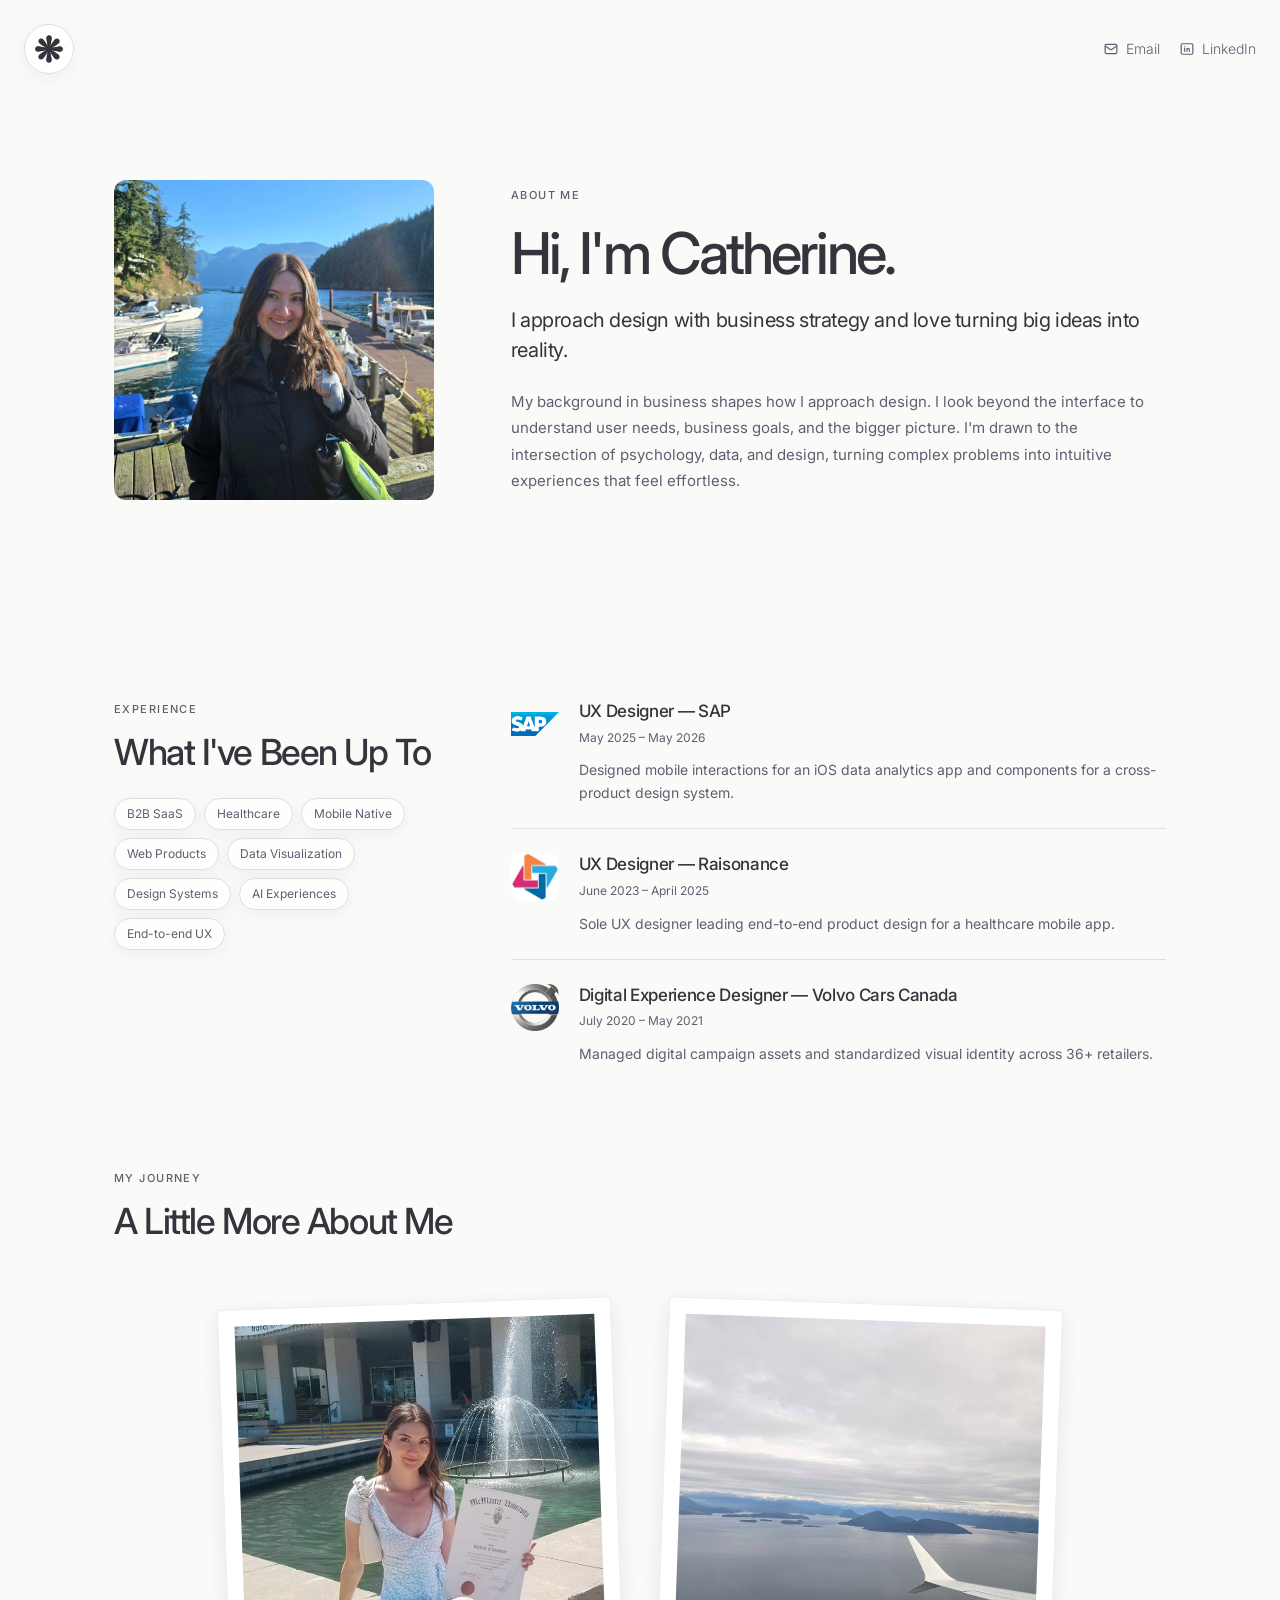
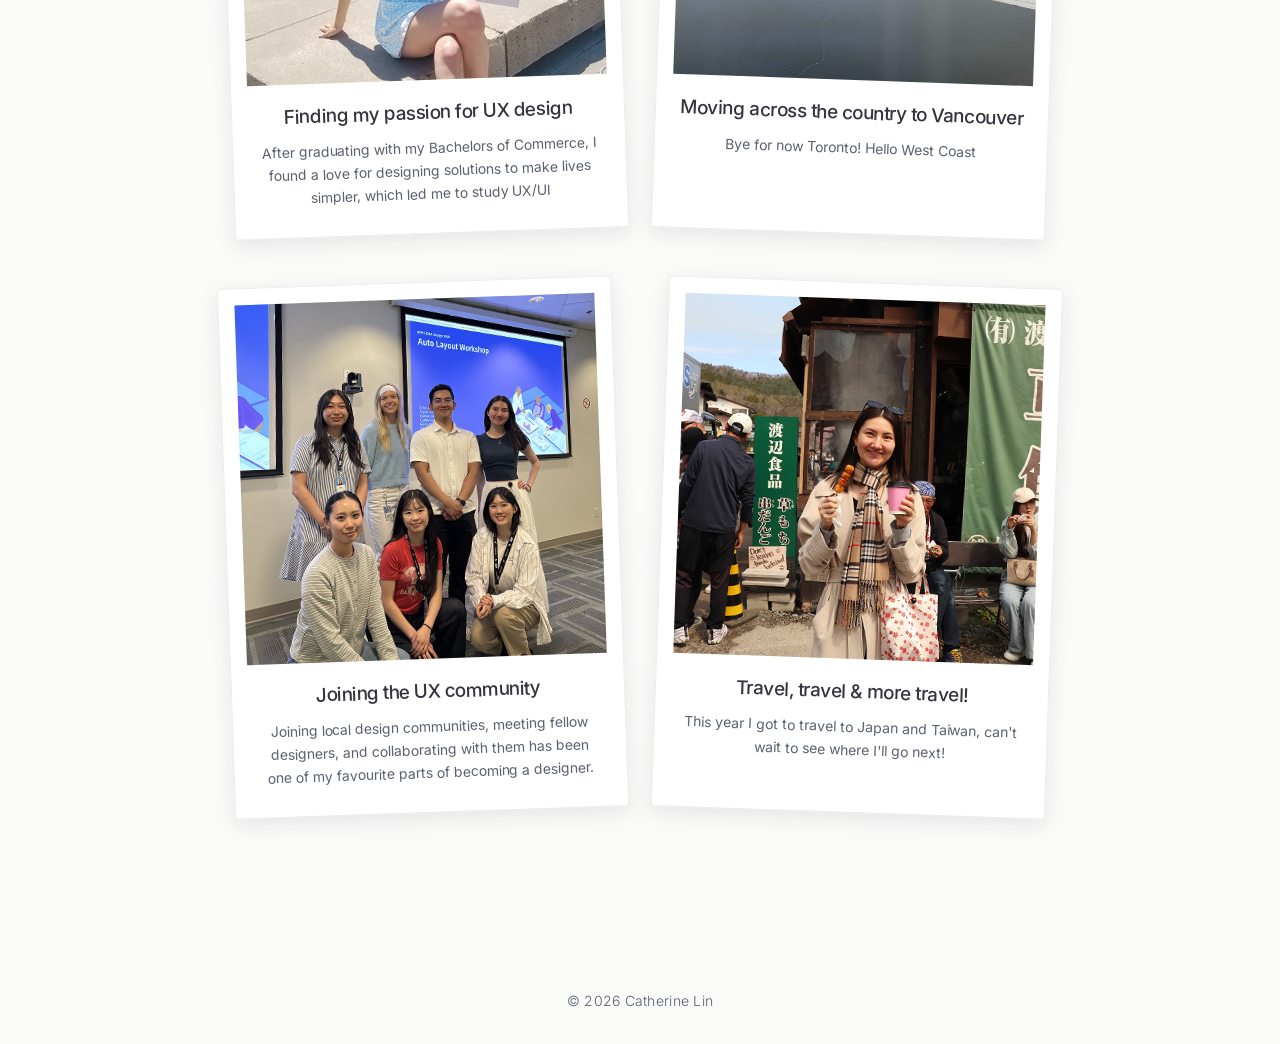
==== commit ad69297a: "Add files via upload Fix flower favicon" ====
--- a/about.html
+++ b/about.html
@@ -5,7 +5,7 @@
   <meta name="viewport" content="width=device-width, initial-scale=1.0" />
   <meta name="description" content="About Catherine Lin — UX Designer & Product Thinker" />
   <title>About — Catherine Lin</title>
-  <link rel="icon" type="image/png" href="images/flower-mark.png" />
+  <link rel="icon" type="image/x-icon" href="favicon.ico?v=flower-2" />
   <link rel="stylesheet" href="styles.css" />
   <link rel="preconnect" href="https://fonts.googleapis.com" />
   <link rel="preconnect" href="https://fonts.gstatic.com" crossorigin />
